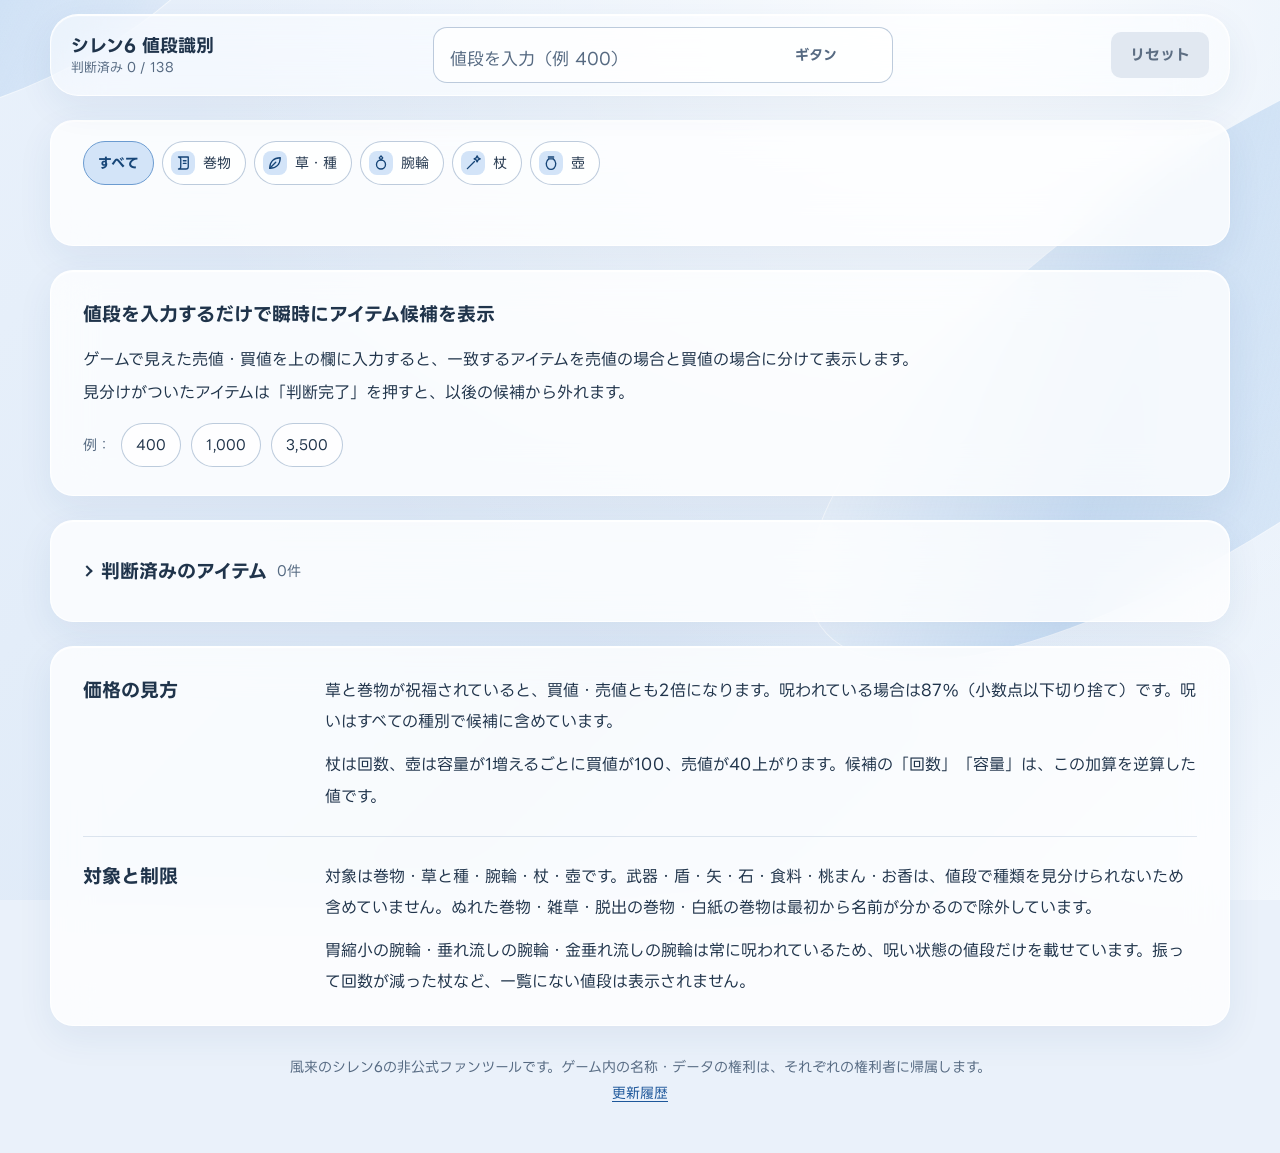
==== public/index.html @ 20dc39ac "GTMタグを追加（トップと更新履歴ページ） Co-Authored-By: Claude Sonnet 5.5 <noreply@anthropic.com> Claude-Session: http" ====
<!doctype html>
<html lang="ja">
<head>
<meta charset="utf-8">
<meta name="viewport" content="width=device-width, initial-scale=1, viewport-fit=cover">
<!-- Google Tag Manager -->
<script>(function(w,d,s,l,i){w[l]=w[l]||[];w[l].push({'gtm.start':
new Date().getTime(),event:'gtm.js'});var f=d.getElementsByTagName(s)[0],
j=d.createElement(s),dl=l!='dataLayer'?'&l='+l:'';j.async=true;j.src=
'https://www.googletagmanager.com/gtm.js?id='+i+dl;f.parentNode.insertBefore(j,f);
})(window,document,'script','dataLayer','GTM-TSHW3W5Q');</script>
<!-- End Google Tag Manager -->
<title>シレン6 値段識別｜売値・買値から未識別アイテムを判別</title>
<meta name="description" content="風来のシレン6の値段識別ツール。店で見た売値・買値を入力するだけで、巻物・草・種・腕輪・杖・壺の候補を一覧表示。判断が済んだアイテムは候補から外せます。">
<meta name="robots" content="index, follow, max-image-preview:large">
<link rel="canonical" href="https://shiren6.amanohashi.date/">
<meta name="color-scheme" content="light dark">
<meta name="theme-color" content="#eaf1fa" media="(prefers-color-scheme: light)">
<meta name="theme-color" content="#0d1622" media="(prefers-color-scheme: dark)">
<link rel="icon" href="/favicon.svg" type="image/svg+xml">
<link rel="apple-touch-icon" href="/apple-touch-icon.png">
<meta property="og:type" content="website">
<meta property="og:site_name" content="シレン6 値段識別">
<meta property="og:locale" content="ja_JP">
<meta property="og:url" content="https://shiren6.amanohashi.date/">
<meta property="og:title" content="シレン6 値段識別｜売値・買値から未識別アイテムを判別">
<meta property="og:description" content="風来のシレン6の値段識別ツール。店で見た売値・買値を入力するだけで、巻物・草・種・腕輪・杖・壺の候補を一覧表示。判断が済んだアイテムは候補から外せます。">
<meta property="og:image" content="https://shiren6.amanohashi.date/og-image.png">
<meta property="og:image:type" content="image/png">
<meta property="og:image:width" content="1200">
<meta property="og:image:height" content="630">
<meta property="og:image:alt" content="シレン6 値段識別のイメージ。値段を入力すると、売値・買値それぞれの候補アイテムが並ぶ。">
<meta name="twitter:card" content="summary_large_image">
<meta name="twitter:site" content="@manji6">
<meta name="twitter:creator" content="@manji6">
<meta name="twitter:title" content="シレン6 値段識別｜売値・買値から未識別アイテムを判別">
<meta name="twitter:description" content="風来のシレン6の値段識別ツール。店で見た売値・買値を入力するだけで、巻物・草・種・腕輪・杖・壺の候補を一覧表示。判断が済んだアイテムは候補から外せます。">
<meta name="twitter:image" content="https://shiren6.amanohashi.date/og-image.png">
<meta name="twitter:image:alt" content="シレン6 値段識別のイメージ。値段を入力すると、売値・買値それぞれの候補アイテムが並ぶ。">
<script type="application/ld+json">{"@context":"https://schema.org","@type":"WebApplication","name":"シレン6 値段識別","url":"https://shiren6.amanohashi.date/","description":"風来のシレン6の値段識別ツール。店で見た売値・買値を入力するだけで、巻物・草・種・腕輪・杖・壺の候補を一覧表示。判断が済んだアイテムは候補から外せます。","applicationCategory":"GameApplication","operatingSystem":"Any","inLanguage":"ja","offers":{"@type":"Offer","price":"0","priceCurrency":"JPY"}}</script>
<style>
/* Layout: 値段入力欄を上部に固定し、その下に「売値が一致」「買値が一致」の候補を並べる。配色はRose Glassの構造を青系に置き換え。 */
@font-face { font-family: "RoseGlassSeedJP"; src: url([data-uri]) format("woff2"); font-weight: 400; font-style: normal; font-display: swap; }
@font-face { font-family: "RoseGlassSeedJP"; src: url([data-uri]) format("woff2"); font-weight: 700; font-style: normal; font-display: swap; }

:root {
  --rg-bg: #eaf1fa;
  --rg-text: #20344b;
  --rg-muted: #566a82;
  --rg-accent: #2a6cb8;
  --rg-accent-text: #1d579a;
  --rg-on-accent: #ffffff;
  --rg-border: rgba(38, 84, 140, .14);
  --rg-control-border: rgba(38, 84, 140, .30);
  --rg-glass: rgba(255, 255, 255, .52);
  --rg-readable: rgba(255, 255, 255, .78);
  --rg-edge: rgba(255, 255, 255, .85);
  --rg-solid-surface: #fbfdff;
  --rg-control: rgba(255, 255, 255, .75);
  --rg-danger: #a23e52;
  --rg-chip-on-bg: #d3e4f8;
  --rg-chip-on-border: #6b9bd0;
  --rg-chip-on-text: #174678;
  --rg-hover-border: #5b8fcc;
  --rg-hover-bg: #ffffff;
  --rg-disabled-bg: #e1e8f1;
  --rg-disabled-text: #5d6e83;
  --rg-shadow: 0 12px 36px rgba(30, 70, 125, .07), inset 0 1px 1px #fff;
  --rg-dialog-bg: #f7fbff;
  --rg-backdrop: rgba(18, 32, 51, .5);
  --st-b-text: #6b4300; --st-b-weak: rgba(217, 154, 26, .07); --st-b-wash2: rgba(217, 154, 26, .24); --st-b-line: rgba(217, 154, 26, .38);
  --st-c-text: #4a2a86; --st-c-weak: rgba(138, 91, 214, .06); --st-c-wash2: rgba(138, 91, 214, .22); --st-c-line: rgba(138, 91, 214, .34);
  --amb-bg: linear-gradient(135deg, #e9f1fb, #dde9f7 60%, #f2f7fd);
  --amb-glow: radial-gradient(ellipse at 75% 0%, #fbfdff, transparent 58%);
  --amb-orb: linear-gradient(140deg, #ffffffb0, #9cc2ea65 40%, #7fb0e425 75%, #ffffff50);
  --amb-orb-edge: #ffffffb0;
  --rg-radius-surface: 23px;
  --rg-radius-control: 10px;
  --rg-radius-pill: 999px;
  --rg-fast: 150ms;
  --rg-enter: 220ms;
}
@media (prefers-color-scheme: dark) {
  :root:not([data-theme="light"]) {
    --rg-bg: #0d1622; --rg-text: #e3ecf7; --rg-muted: #9fb2c8; --rg-accent: #4c93e0; --rg-accent-text: #86bbf2; --rg-on-accent: #07192d;
    --rg-border: rgba(160, 200, 245, .15); --rg-control-border: rgba(160, 200, 245, .32);
    --rg-glass: rgba(22, 34, 50, .55); --rg-readable: rgba(22, 34, 50, .78); --rg-edge: rgba(160, 200, 245, .18); --rg-solid-surface: #131f2f;
    --rg-control: rgba(255, 255, 255, .06); --rg-danger: #f08a9b;
    --rg-chip-on-bg: #1d3a5e; --rg-chip-on-border: #4d7fb8; --rg-chip-on-text: #cfe3fa; --rg-hover-border: #6aa0dc; --rg-hover-bg: rgba(255, 255, 255, .1);
    --rg-disabled-bg: #1c2a3b; --rg-disabled-text: #7f93aa;
    --rg-shadow: 0 12px 36px rgba(0, 0, 0, .35), inset 0 1px 1px rgba(255, 255, 255, .06);
    --rg-dialog-bg: #16243a; --rg-backdrop: rgba(0, 0, 0, .6);
    --st-b-text: #f4d68a; --st-b-weak: rgba(232, 182, 74, .08); --st-b-wash2: rgba(232, 182, 74, .26); --st-b-line: rgba(232, 182, 74, .38);
    --st-c-text: #d9c4f5; --st-c-weak: rgba(169, 139, 230, .10); --st-c-wash2: rgba(169, 139, 230, .28); --st-c-line: rgba(169, 139, 230, .40);
    --amb-bg: linear-gradient(135deg, #0b1420, #0f1d30 60%, #0c1622);
    --amb-glow: radial-gradient(ellipse at 75% 0%, #162840, transparent 58%);
    --amb-orb: linear-gradient(140deg, #6aa4e418, #3b7ac330 40%, #2a5c9a18 75%, #ffffff08);
    --amb-orb-edge: rgba(160, 200, 245, .12);
    color-scheme: dark;
  }
}
:root[data-theme="dark"] {
  --rg-bg: #0d1622; --rg-text: #e3ecf7; --rg-muted: #9fb2c8; --rg-accent: #4c93e0; --rg-accent-text: #86bbf2; --rg-on-accent: #07192d;
  --rg-border: rgba(160, 200, 245, .15); --rg-control-border: rgba(160, 200, 245, .32);
  --rg-glass: rgba(22, 34, 50, .55); --rg-readable: rgba(22, 34, 50, .78); --rg-edge: rgba(160, 200, 245, .18); --rg-solid-surface: #131f2f;
  --rg-control: rgba(255, 255, 255, .06); --rg-danger: #f08a9b;
  --rg-chip-on-bg: #1d3a5e; --rg-chip-on-border: #4d7fb8; --rg-chip-on-text: #cfe3fa; --rg-hover-border: #6aa0dc; --rg-hover-bg: rgba(255, 255, 255, .1);
  --rg-disabled-bg: #1c2a3b; --rg-disabled-text: #7f93aa;
  --rg-shadow: 0 12px 36px rgba(0, 0, 0, .35), inset 0 1px 1px rgba(255, 255, 255, .06);
  --rg-dialog-bg: #16243a; --rg-backdrop: rgba(0, 0, 0, .6);
  --st-b-text: #f4d68a; --st-b-weak: rgba(232, 182, 74, .08); --st-b-wash2: rgba(232, 182, 74, .26); --st-b-line: rgba(232, 182, 74, .38);
  --st-c-text: #d9c4f5; --st-c-weak: rgba(169, 139, 230, .10); --st-c-wash2: rgba(169, 139, 230, .28); --st-c-line: rgba(169, 139, 230, .40);
  --amb-bg: linear-gradient(135deg, #0b1420, #0f1d30 60%, #0c1622);
  --amb-glow: radial-gradient(ellipse at 75% 0%, #162840, transparent 58%);
  --amb-orb: linear-gradient(140deg, #6aa4e418, #3b7ac330 40%, #2a5c9a18 75%, #ffffff08);
  --amb-orb-edge: rgba(160, 200, 245, .12);
  color-scheme: dark;
}

body { background: var(--rg-bg); color: var(--rg-text); margin: 0; }
body::before { content: ""; position: fixed; inset: 0 0 auto; height: env(safe-area-inset-top, 0px); z-index: 20; background: var(--rg-bg); }

.rg-theme {
  min-height: 100dvh;
  padding-left: max(16px, env(safe-area-inset-left, 0px));
  padding-right: max(16px, env(safe-area-inset-right, 0px));
  padding-block: 10px 0;
  color: var(--rg-text);
  font-family: "RoseGlassSeedJP", "Hiragino Sans", "Noto Sans JP", sans-serif;
  font-synthesis: none;
  font-size: 16px;
  line-height: 1.8;
  isolation: isolate;
}
.rg-theme *, .rg-theme *::before, .rg-theme *::after { box-sizing: border-box; }
.rg-theme :where(h1, h2, h3, p, ul) { margin: 0; padding: 0; }
.rg-theme ul { list-style: none; }

.rg-page { width: min(1180px, 100%); margin-inline: auto; padding-block: 24px 48px; }
.rg-stack { display: grid; gap: var(--space-6, 24px); }
.rg-surface, .rg-nav { background: var(--rg-solid-surface); border: 1px solid var(--rg-edge); box-shadow: var(--rg-shadow); }
.rg-surface { border-radius: var(--rg-radius-surface); padding: 28px 32px; min-width: 0; }
.rg-nav { position: sticky; top: calc(env(safe-area-inset-top, 0px) + 10px); z-index: 10; width: min(1180px, 100%); margin: 0 auto; padding: 12px 20px; border-radius: 28px; display: grid; grid-template-columns: auto minmax(0, 1fr) auto; align-items: center; gap: 20px; }
.rg-brand { font-size: 18px; line-height: 1.4; font-weight: 700; }
.rg-heading { font-size: 19px; line-height: 1.6; font-weight: 700; text-wrap: balance; }
.rg-muted { color: var(--rg-muted); font-size: 14px; }
.rg-link { color: var(--rg-accent-text); text-decoration: underline; text-underline-offset: 3px; overflow-wrap: anywhere; }
.linkbtn { appearance: none; background: none; border: 0; padding: 0; margin: 0; font: inherit; color: var(--rg-accent-text); text-decoration: underline; text-underline-offset: 3px; cursor: pointer; }
.linkbtn:focus-visible, .rg-link:focus-visible { outline: 2px solid var(--rg-accent); outline-offset: 3px; border-radius: 4px; }

.rg-button { display: inline-flex; align-items: center; justify-content: center; gap: 8px; min-height: 46px; padding: 10px 18px; border: 1px solid var(--rg-control-border); border-radius: var(--rg-radius-control); background: var(--rg-control); color: var(--rg-text); font: inherit; font-size: 15px; line-height: 1.5; font-weight: 700; cursor: pointer; transition: background-color var(--rg-fast) ease, border-color var(--rg-fast) ease, transform var(--rg-fast) ease; }
.rg-button--primary { background: var(--rg-accent); color: var(--rg-on-accent); border-color: transparent; border-radius: var(--rg-radius-pill); padding-inline: 24px; box-shadow: inset 0 1px 1px #ffffff70; }
.rg-button--danger { color: var(--rg-danger); }
.rg-button:disabled { cursor: default; background: var(--rg-disabled-bg); color: var(--rg-disabled-text); border-color: transparent; box-shadow: none; }
.rg-button:focus-visible, .rg-chip:focus-visible { outline: 2px solid var(--rg-accent); outline-offset: 3px; }

.rg-input { width: 100%; min-width: 0; min-height: 48px; padding: 10px 12px; border: 1px solid var(--rg-control-border); border-radius: var(--rg-radius-control); background: var(--rg-control); color: var(--rg-text); font: inherit; font-size: 16px; line-height: 1.6; transition: border-color 160ms ease, box-shadow 160ms ease; }
.rg-input:focus-visible { outline: 2px solid var(--rg-accent); outline-offset: 3px; }
.rg-input::placeholder { color: var(--rg-muted); opacity: 1; }
.rg-visually-hidden { position: absolute; width: 1px; height: 1px; padding: 0; margin: -1px; overflow: hidden; clip-path: inset(50%); white-space: nowrap; border: 0; }

.rg-chips { display: flex; flex-wrap: wrap; gap: 8px; }
.rg-chip { display: inline-flex; align-items: center; gap: 8px; min-height: 44px; padding: 8px 14px; border: 1px solid var(--rg-control-border); border-radius: var(--rg-radius-pill); font: inherit; font-size: 14px; line-height: 1.4; background: var(--rg-control); color: var(--rg-text); cursor: pointer; transition: background-color var(--rg-fast) ease, border-color var(--rg-fast) ease; }
.rg-chip[aria-pressed="true"] { background: var(--rg-chip-on-bg); border-color: var(--rg-chip-on-border); color: var(--rg-chip-on-text); font-weight: 700; }
.chip-count { font-size: 12.5px; font-variant-numeric: tabular-nums; opacity: .85; }

/* 値段入力 */
.dock-brand { display: grid; gap: 0; min-width: 0; }
.dock-brand .rg-muted { font-size: 13px; line-height: 1.5; font-variant-numeric: tabular-nums; }
.price-wrap { position: relative; width: 100%; max-width: 460px; justify-self: center; }
.price-input { min-height: 56px; padding: 8px 128px 8px 16px; border-radius: 14px; font-size: 28px; line-height: 1.3; font-weight: 700; font-variant-numeric: tabular-nums; letter-spacing: .02em; }
.price-input::placeholder { font-size: 17px; font-weight: 400; letter-spacing: 0; }
.price-unit { position: absolute; right: 56px; top: 50%; transform: translateY(-50%); font-size: 14px; font-weight: 700; color: var(--rg-muted); pointer-events: none; }
.price-clear { position: absolute; right: 6px; top: 50%; transform: translateY(-50%); width: 44px; height: 44px; display: grid; place-items: center; border: 0; border-radius: 50%; background: transparent; color: var(--rg-muted); cursor: pointer; }
.price-clear:focus-visible { outline: 2px solid var(--rg-accent); outline-offset: 0; }
.price-clear svg { width: 20px; height: 20px; }

/* フィルター面 */
.filter-surface { display: grid; gap: 12px; padding-block: 20px; }
.status-line { min-height: 28px; display: flex; flex-wrap: wrap; gap: 4px 16px; align-items: center; }

/* 結果 */
.results-grid { display: grid; grid-template-columns: repeat(2, minmax(0, 1fr)); gap: 24px; align-items: start; }
.res-head { display: flex; flex-wrap: wrap; align-items: baseline; gap: 4px 12px; }
.res-num { font-variant-numeric: tabular-nums; color: var(--rg-accent-text); }
.res-count { font-size: 14px; font-weight: 400; color: var(--rg-muted); }
.res-sec { scroll-margin-top: 150px; }
.cat-ico { flex: none; width: 34px; height: 34px; padding: 6px; border-radius: 10px; background: var(--rg-chip-on-bg); color: var(--rg-chip-on-text); }
.cat-title .cat-ico { width: 30px; height: 30px; padding: 5px; border-radius: 9px; }
.rg-chip .cat-ico { width: 24px; height: 24px; padding: 3px; border-radius: 8px; margin-left: -6px; }
.rg-chip[aria-pressed="true"] .cat-ico { background: var(--rg-solid-surface); color: var(--rg-accent-text); }
.nm { display: inline-flex; align-items: center; gap: 10px; min-width: 0; }
.cat-title { display: flex; align-items: center; gap: 10px; margin-top: 20px; padding-bottom: 4px; font-size: 14px; line-height: 1.6; font-weight: 700; letter-spacing: .06em; color: var(--rg-accent-text); }
.cat-title:first-of-type { margin-top: 12px; }
.rg-list-row { display: grid; grid-template-columns: minmax(0, 1fr) auto; gap: 16px; align-items: center; padding: 14px 0; border-top: 1px solid var(--rg-border); }
.rg-list-row > * { min-width: 0; }
.rg-list-title { display: flex; flex-wrap: wrap; align-items: center; gap: 2px 10px; font-weight: 700; font-size: 17px; line-height: 1.6; overflow-wrap: anywhere; }
.rg-list-copy { margin-top: 2px; font-size: 14px; color: var(--rg-muted); display: grid; gap: 2px; }
.var { display: flex; flex-wrap: wrap; align-items: center; gap: 2px 8px; font-variant-numeric: tabular-nums; }
.faint { font-size: 12.5px; opacity: .9; }
.tag { display: inline-flex; align-items: center; padding: 0 9px; border-radius: 999px; font-size: 12.5px; font-weight: 700; line-height: 1.7; border: 1px solid transparent; white-space: nowrap; }
/* 祝福・呪い: タイルの色替え＋アイコン付きラベル＋ごく薄い行の面。通常の行には何も足さない */
.st-text { display: inline-flex; align-items: center; gap: 5px; font-size: 14px; font-weight: 700; line-height: 1.7; }
.st-text-b { color: var(--st-b-text); }
.st-text-c { color: var(--st-c-text); }
.st-glyph { width: 16px; height: 16px; flex: none; }
.rg-list-row.st-b .cat-ico { background: var(--st-b-wash2); color: var(--st-b-text); box-shadow: 0 0 0 1.5px var(--st-b-line); }
.rg-list-row.st-c .cat-ico { background: var(--st-c-wash2); color: var(--st-c-text); box-shadow: 0 0 0 1.5px var(--st-c-line); }
.rg-list-row.st-b, .rg-list-row.st-c { margin: 3px -10px; padding-inline: 10px; border-top-color: transparent; border-radius: 16px; }
.rg-list-row.st-b { background: var(--st-b-weak); }
.rg-list-row.st-c { background: var(--st-c-weak); }
.rg-list-row.st-b + .rg-list-row, .rg-list-row.st-c + .rg-list-row { border-top-color: transparent; }
.tag-hint { color: var(--rg-accent-text); border-color: var(--rg-control-border); font-weight: 400; }
.judge { min-height: 44px; padding: 8px 14px; font-size: 14px; white-space: nowrap; }
.judge svg { width: 18px; height: 18px; flex: none; }
.hidden-line { margin-top: 14px; padding-top: 12px; border-top: 1px dashed var(--rg-border); display: flex; flex-wrap: wrap; gap: 4px 12px; align-items: center; }
.empty-box { padding: 20px 0 8px; color: var(--rg-muted); }
.empty-box strong { color: var(--rg-text); }

.hero-empty { grid-column: 1 / -1; display: grid; gap: 16px; }
.hero-copy { display: grid; gap: 4px; }
.hero-empty p { max-width: 60em; text-wrap: pretty; }
.example-row { display: flex; flex-wrap: wrap; align-items: center; gap: 8px 10px; }

/* 判断済み */
.judged-box > summary { cursor: pointer; font-weight: 700; font-size: 19px; line-height: 1.6; list-style: none; display: flex; align-items: center; gap: 10px; min-height: 44px; }
.judged-box > summary::-webkit-details-marker { display: none; }
.judged-box > summary::before { content: ""; width: 8px; height: 8px; border-right: 2px solid currentColor; border-bottom: 2px solid currentColor; transform: rotate(-45deg); transition: transform var(--rg-fast) ease; }
.judged-box[open] > summary::before { transform: rotate(45deg); }
.judged-box > summary:focus-visible { outline: 2px solid var(--rg-accent); outline-offset: 3px; border-radius: 8px; }
.judged-body { margin-top: 12px; display: grid; gap: 16px; }
.judged-group { display: grid; gap: 8px; }
.judged-group .cat-title { margin-top: 0; padding-bottom: 0; }

/* 解説 */
.site-foot { padding: 4px 4px 0; text-align: center; }
.rg-document-row { display: grid; grid-template-columns: 210px minmax(0, 1fr); gap: 32px; padding: 24px 0; }
.rg-document-row:first-child { padding-top: 0; }
.rg-document-row:last-child { padding-bottom: 0; }
.rg-document-row + .rg-document-row { border-top: 1px solid var(--rg-border); }
.rg-copy { max-width: 60em; text-wrap: pretty; min-width: 0; font-size: 16px; line-height: 1.95; overflow-wrap: anywhere; }
.rg-copy p + p { margin-top: 12px; }

/* ダイアログ */
.rg-dialog { width: min(520px, calc(100vw - 32px)); max-height: calc(100dvh - 40px); overflow: auto; padding: 28px; color: var(--rg-text); background: var(--rg-dialog-bg); border: 1px solid var(--rg-edge); border-radius: var(--rg-radius-surface); box-shadow: 0 20px 60px rgba(10, 30, 60, .25); font-family: inherit; font-size: 16px; line-height: 1.8; }
.rg-dialog::backdrop { background: var(--rg-backdrop); }
.rg-dialog .rg-heading { margin-bottom: 12px; }
.rg-actions { display: flex; flex-wrap: wrap; justify-content: flex-end; gap: 12px; margin-top: 24px; }

.rg-ambient { position: fixed; inset: 0; z-index: -1; overflow: hidden; pointer-events: none; background: var(--amb-glow), var(--amb-bg); }
.rg-ambient::before, .rg-ambient::after { content: ""; position: absolute; border-radius: 50%; border: 1px solid var(--amb-orb-edge); background: var(--amb-orb); }
.rg-ambient::before { width: 1000px; height: 360px; right: -450px; top: 160px; transform: rotate(-35deg); }
.rg-ambient::after { width: 550px; height: 250px; left: -280px; top: -160px; transform: rotate(-25deg); }

@supports ((backdrop-filter: blur(1px)) or (-webkit-backdrop-filter: blur(1px))) {
  .rg-surface { background: var(--rg-readable); -webkit-backdrop-filter: blur(22px); backdrop-filter: blur(22px); }
  .rg-nav { background: var(--rg-glass); -webkit-backdrop-filter: blur(24px) saturate(1.2); backdrop-filter: blur(24px) saturate(1.2); }
}
@media (prefers-contrast: more) {
  :root { --st-b-line: rgba(154, 98, 0, .85); --st-c-line: rgba(106, 63, 176, .85); }
}
@media (prefers-reduced-transparency: reduce) {
  .rg-theme :is(.rg-surface, .rg-nav) { background: var(--rg-solid-surface); -webkit-backdrop-filter: none; backdrop-filter: none; }
}
@media (hover: hover) and (pointer: fine) {
  .rg-button:hover:not(:disabled), .rg-chip:hover { border-color: var(--rg-hover-border); background: var(--rg-hover-bg); }
  .rg-button--primary:hover:not(:disabled) { filter: brightness(1.08); }
  .rg-button:active:not(:disabled) { transform: translateY(1px); }
  .price-clear:hover { color: var(--rg-text); background: var(--rg-control); }
}
@media (prefers-reduced-motion: no-preference) {
  .rg-enter { animation: rg-enter var(--rg-enter) ease-out; }
  @keyframes rg-enter { from { opacity: 0; transform: translateY(6px); } to { opacity: 1; transform: translateY(0); } }
}
@media (prefers-reduced-motion: reduce) {
  .rg-theme *, .rg-theme *::before, .rg-theme *::after { animation: none !important; transition: none !important; scroll-behavior: auto !important; }
}
@media (min-width: 701px) {
  .rg-theme { padding-left: max(32px, env(safe-area-inset-left, 0px)); padding-right: max(32px, env(safe-area-inset-right, 0px)); padding-top: 14px; }
  .rg-nav { top: calc(env(safe-area-inset-top, 0px) + 14px); }
}
@media (max-width: 900px) {
  .results-grid { grid-template-columns: minmax(0, 1fr); }
  .rg-document-row { grid-template-columns: minmax(0, 1fr); gap: 12px; }
  .res-sec { scroll-margin-top: 170px; }
}
@media (max-width: 700px) {
  .rg-page { padding-block: 20px 32px; }
  .rg-nav { grid-template-columns: minmax(0, 1fr) auto; gap: 8px 12px; padding: 10px 14px; border-radius: 24px; }
  .price-wrap { grid-column: 1 / -1; grid-row: 2; max-width: none; }
  .rg-surface { padding: 22px 18px; }
  .filter-surface { padding-block: 18px; }
  .rg-heading { font-size: 18px; }
}
@media (forced-colors: active) {
  .rg-theme { color: CanvasText; background: Canvas; }
  .rg-ambient { display: none; }
  .rg-theme :is(.rg-surface, .rg-nav, .rg-dialog, .rg-button, .rg-input, .rg-chip) { background: Canvas; color: CanvasText; border: 1px solid ButtonBorder; box-shadow: none; backdrop-filter: none; }
}

[hidden] { display: none !important; }
:root { color-scheme: light; }
</style>
</head>
<body>

<div class="rg-theme" id="app">
  <div class="rg-ambient" aria-hidden="true"></div>

  <header class="rg-nav">
    <div class="dock-brand">
      <h1 class="rg-brand">シレン6 値段識別</h1>
      <span class="rg-muted" id="progress">判断済み 0 / 0</span>
    </div>
    <div class="price-wrap">
      <label class="rg-visually-hidden" for="price">ゲーム内で見えた売値または買値（ギタン）</label>
      <input class="rg-input price-input" id="price" type="text" inputmode="numeric" autocomplete="off" autocapitalize="off" spellcheck="false" enterkeyhint="done" maxlength="9" placeholder="値段を入力（例 400）" aria-describedby="status">
      <span class="price-unit" aria-hidden="true">ギタン</span>
      <button class="price-clear" id="clear" type="button" aria-label="入力した値段を消す" hidden>
        <svg viewBox="0 0 20 20" fill="none" stroke="currentColor" stroke-width="2" stroke-linecap="round" aria-hidden="true"><path d="M5 5l10 10M15 5L5 15"/></svg>
      </button>
    </div>
    <button class="rg-button" id="reset" type="button">リセット</button>
  </header>

  <main class="rg-page rg-stack">
    <section class="rg-surface filter-surface" aria-label="絞り込みと状況">
      <div class="rg-chips" id="chips" role="group" aria-label="アイテムの種別で絞り込む"></div>
      <div class="status-line rg-muted" id="status" role="status" aria-live="polite"></div>
    </section>

    <div class="results-grid" id="results"></div>

    <details class="rg-surface judged-box" id="judged-box">
      <summary>判断済みのアイテム <span class="res-count" id="judged-count"></span></summary>
      <div class="judged-body" id="judged-body"></div>
    </details>

    <section class="rg-surface" aria-label="価格の見方と対象範囲">
      <div class="rg-document-row">
        <h2 class="rg-heading">価格の見方</h2>
        <div class="rg-copy">
          <p>草と巻物が祝福されていると、買値・売値とも2倍になります。呪われている場合は87%（小数点以下切り捨て）です。呪いはすべての種別で候補に含めています。</p>
          <p>杖は回数、壺は容量が1増えるごとに買値が100、売値が40上がります。候補の「回数」「容量」は、この加算を逆算した値です。</p>
        </div>
      </div>
      <div class="rg-document-row">
        <h2 class="rg-heading">対象と制限</h2>
        <div class="rg-copy">
          <p>対象は巻物・草と種・腕輪・杖・壺です。武器・盾・矢・石・食料・桃まん・お香は、値段で種類を見分けられないため含めていません。ぬれた巻物・雑草・脱出の巻物・白紙の巻物は最初から名前が分かるので除外しています。</p>
          <p>胃縮小の腕輪・垂れ流しの腕輪・金垂れ流しの腕輪は常に呪われているため、呪い状態の値段だけを載せています。振って回数が減った杖など、一覧にない値段は表示されません。</p>
        </div>
      </div>
    </section>
    <footer class="site-foot rg-muted">
      <p>風来のシレン6の非公式ファンツールです。ゲーム内の名称・データの権利は、それぞれの権利者に帰属します。</p>
      <p><a class="rg-link" href="/changelog/">更新履歴</a></p>
    </footer>
  </main>

  <dialog class="rg-dialog" id="reset-dialog" aria-labelledby="reset-title">
    <h2 class="rg-heading" id="reset-title">判断完了のマークを消しますか</h2>
    <p id="reset-text"></p>
    <div class="rg-actions">
      <button class="rg-button" type="button" id="reset-cancel" autofocus>キャンセル</button>
      <button class="rg-button rg-button--danger" type="button" id="reset-ok">リセットする</button>
    </div>
  </dialog>
</div>

<script>
(function () {
  var DATA = [{"c":"腕輪","n":"遠投の腕輪","v":[["n",1500,600],["c",1305,522]]},{"c":"巻物","n":"混乱の巻物","v":[["n",300,120],["b",600,240],["c",261,104]]},{"c":"草・種","n":"薬草","v":[["n",40,10],["b",80,20],["c",34,8]]},{"c":"腕輪","n":"ヘタ投げの腕輪","v":[["n",1500,600],["c",1305,522]]},{"c":"巻物","n":"バクスイの巻物","v":[["n",300,120],["b",600,240],["c",261,104]]},{"c":"草・種","n":"毒草","v":[["n",50,20],["b",100,40],["c",43,17]]},{"c":"腕輪","n":"ボヨヨンの腕輪","v":[["n",1500,600],["c",1305,522]]},{"c":"巻物","n":"ゾワゾワの巻物","v":[["n",300,120],["b",600,240],["c",261,104]]},{"c":"草・種","n":"暴走の種","v":[["n",50,20],["b",100,40],["c",43,17]]},{"c":"腕輪","n":"連射の腕輪","v":[["n",1500,600],["c",1305,522]]},{"c":"巻物","n":"真空斬りの巻物","v":[["n",300,120],["b",600,240],["c",261,104]]},{"c":"草・種","n":"混乱草","v":[["n",70,25],["b",140,50],["c",60,21]]},{"c":"腕輪","n":"諸刃の腕輪","v":[["n",1500,600],["c",1305,522]]},{"c":"巻物","n":"識別の巻物","p":1,"v":[["n",300,120],["b",600,240],["c",261,104]]},{"c":"草・種","n":"睡眠草","v":[["n",70,25],["b",140,50],["c",60,21]]},{"c":"腕輪","n":"痛恨の腕輪","v":[["n",1500,600],["c",1305,522]]},{"c":"巻物","n":"銀封印の巻物","p":1,"v":[["n",300,120],["b",600,240],["c",261,104]]},{"c":"草・種","n":"目つぶし草","v":[["n",70,25],["b",140,50],["c",60,21]]},{"c":"腕輪","n":"高飛びの腕輪","v":[["n",1500,600],["c",1305,522]]},{"c":"巻物","n":"生物集合の巻物","v":[["n",300,120],["b",600,240],["c",261,104]]},{"c":"草・種","n":"めぐすり草","v":[["n",70,25],["b",140,50],["c",60,21]]},{"c":"腕輪","n":"爆発の腕輪","v":[["n",1500,600],["c",1305,522]]},{"c":"巻物","n":"道具寄せの巻物","v":[["n",300,120],["b",600,240],["c",261,104]]},{"c":"草・種","n":"すばやさ草","v":[["n",70,25],["b",140,50],["c",60,21]]},{"c":"腕輪","n":"垂れ流しの腕輪","v":[["c",1305,522]]},{"c":"巻物","n":"困った時の巻物","v":[["n",300,120],["b",600,240],["c",261,104]]},{"c":"草・種","n":"パワーアップ草","v":[["n",70,25],["b",140,50],["c",60,21]]},{"c":"腕輪","n":"金垂れ流しの腕輪","v":[["c",1305,522]]},{"c":"巻物","n":"天の恵みの巻物","p":1,"v":[["n",400,160],["b",800,320],["c",348,139]]},{"c":"草・種","n":"弟切草","v":[["n",80,30],["b",160,60],["c",69,26]]},{"c":"腕輪","n":"罠増しの腕輪","v":[["n",1500,600],["c",1305,522]]},{"c":"巻物","n":"地の恵みの巻物","p":1,"v":[["n",400,160],["b",800,320],["c",348,139]]},{"c":"草・種","n":"高飛び草","v":[["n",100,40],["b",200,80],["c",87,34]]},{"c":"腕輪","n":"ちからの腕輪","v":[["n",2000,800],["c",1740,696]]},{"c":"巻物","n":"メッキの巻物","p":1,"v":[["n",400,160],["b",800,320],["c",348,139]]},{"c":"草・種","n":"くねくね草","v":[["n",100,40],["b",200,80],["c",87,34]]},{"c":"腕輪","n":"睡眠よけの腕輪","v":[["n",2500,1000],["c",2175,870]]},{"c":"巻物","n":"印増大の巻物","p":1,"v":[["n",400,160],["b",800,320],["c",348,139]]},{"c":"草・種","n":"いやし草","v":[["n",200,80],["b",400,160],["c",174,69]]},{"c":"腕輪","n":"気配察知の腕輪","v":[["n",2500,1000],["c",2175,870]]},{"c":"巻物","n":"印消しの巻物","p":1,"v":[["n",400,160],["b",800,320],["c",348,139]]},{"c":"草・種","n":"かぐわし草","v":[["n",200,80],["b",400,160],["c",174,69]]},{"c":"腕輪","n":"道具感知の腕輪","v":[["n",2500,1000],["c",2175,870]]},{"c":"巻物","n":"おにぎりの巻物","p":1,"v":[["n",400,160],["b",800,320],["c",348,139]]},{"c":"草・種","n":"胃拡張の種","v":[["n",200,80],["b",400,160],["c",174,69]]},{"c":"腕輪","n":"大砲強化の腕輪","v":[["n",2500,1000],["c",2175,870]]},{"c":"巻物","n":"おはらいの巻物","p":1,"v":[["n",600,240],["b",1200,480],["c",522,208]]},{"c":"草・種","n":"胃縮小の種","v":[["n",200,80],["b",400,160],["c",174,69]]},{"c":"腕輪","n":"呪いよけの腕輪","v":[["n",3000,1200],["c",2610,1044]]},{"c":"巻物","n":"あかりの巻物","v":[["n",600,240],["b",1200,480],["c",522,208]]},{"c":"草・種","n":"ドラゴン草","v":[["n",250,100],["b",500,200],["c",217,87]]},{"c":"腕輪","n":"水グモの腕輪","v":[["n",3000,1200],["c",2610,1044]]},{"c":"巻物","n":"迷子の巻物","v":[["n",600,240],["b",1200,480],["c",522,208]]},{"c":"草・種","n":"復活の草","v":[["n",400,160],["b",800,320],["c",348,139]]},{"c":"腕輪","n":"浮遊の腕輪","v":[["n",3000,1200],["c",2610,1044]]},{"c":"巻物","n":"罠消しの巻物","v":[["n",600,240],["b",1200,480],["c",522,208]]},{"c":"草・種","n":"無敵草","v":[["n",400,160],["b",800,320],["c",348,139]]},{"c":"腕輪","n":"魔物呼びの腕輪","v":[["n",3000,1200],["c",2610,1044]]},{"c":"巻物","n":"銀はがしの巻物","p":1,"v":[["n",1000,400],["b",2000,800],["c",870,348]]},{"c":"草・種","n":"不幸の種","v":[["n",400,160],["b",800,320],["c",348,139]]},{"c":"腕輪","n":"胃拡張の腕輪","v":[["n",3500,1400],["c",3045,1218]]},{"c":"巻物","n":"壺増大の巻物","p":1,"v":[["n",1000,400],["b",2000,800],["c",870,348]]},{"c":"草・種","n":"命の草","v":[["n",500,200],["b",1000,400],["c",435,174]]},{"c":"腕輪","n":"胃縮小の腕輪","v":[["c",3045,1218]]},{"c":"巻物","n":"吸い出しの巻物","p":1,"v":[["n",1000,400],["b",2000,800],["c",870,348]]},{"c":"草・種","n":"毒消し草","v":[["n",600,240],["b",1200,480],["c",522,208]]},{"c":"腕輪","n":"弾きよけの腕輪","v":[["n",3500,1400],["c",3045,1218]]},{"c":"巻物","n":"呪いの巻物","p":1,"v":[["n",1000,400],["b",2000,800],["c",870,348]]},{"c":"草・種","n":"ちからの草","v":[["n",700,280],["b",1400,560],["c",609,243]]},{"c":"腕輪","n":"値切りの腕輪","v":[["n",3500,1400],["c",3045,1218]]},{"c":"巻物","n":"罠の巻物","v":[["n",1000,400],["b",2000,800],["c",870,348]]},{"c":"草・種","n":"しあわせ草","v":[["n",1000,400],["b",2000,800],["c",870,348]]},{"c":"腕輪","n":"しあわせの腕輪","v":[["n",4000,1600],["c",3480,1392]]},{"c":"巻物","n":"水がれの巻物","v":[["n",1000,400],["b",2000,800],["c",870,348]]},{"c":"草・種","n":"天使の種","v":[["n",2000,800],["b",4000,1600],["c",1740,696]]},{"c":"腕輪","n":"混乱よけの腕輪","v":[["n",4000,1600],["c",3480,1392]]},{"c":"巻物","n":"魔物部屋の巻物","v":[["n",1000,400],["b",2000,800],["c",870,348]]},{"c":"草・種","n":"超不幸の種","v":[["n",2000,800],["b",4000,1600],["c",1740,696]]},{"c":"腕輪","n":"回復の腕輪","v":[["n",5000,2000],["c",4350,1740]]},{"c":"巻物","n":"大部屋の巻物","v":[["n",1000,400],["b",2000,800],["c",870,348]]},{"c":"腕輪","n":"錆よけの腕輪","v":[["n",5000,2000],["c",4350,1740]]},{"c":"巻物","n":"バクチの巻物","v":[["n",1000,400],["b",2000,800],["c",870,348]]},{"c":"腕輪","n":"透視の腕輪","v":[["n",5000,2000],["c",4350,1740]]},{"c":"巻物","n":"くちなしの巻物","v":[["n",1000,400],["b",2000,800],["c",870,348]]},{"c":"腕輪","n":"裏道の腕輪","v":[["n",5000,2000],["c",4350,1740]]},{"c":"巻物","n":"拾えずの巻物","v":[["n",1000,400],["b",2000,800],["c",870,348]]},{"c":"腕輪","n":"すれちがいの腕輪","v":[["n",5000,2000],["c",4350,1740]]},{"c":"巻物","n":"敵加速の巻物","v":[["n",1000,400],["b",2000,800],["c",870,348]]},{"c":"腕輪","n":"毒消しの腕輪","v":[["n",6500,2600],["c",5655,2262]]},{"c":"腕輪","n":"壁抜けの腕輪","v":[["n",6500,2600],["c",5655,2262]]},{"c":"巻物","n":"聖域の巻物","v":[["n",1000,400],["b",2000,800],["c",870,348]]},{"c":"腕輪","n":"忍び足の腕輪","v":[["n",6500,2600],["c",5655,2262]]},{"c":"腕輪","n":"罠師の腕輪","v":[["n",7500,3000],["c",6525,2610]]},{"c":"巻物","n":"全滅の巻物","v":[["n",3000,1200],["b",6000,2400],["c",2610,1044]]},{"c":"腕輪","n":"鑑定師の腕輪","v":[["n",7500,3000],["c",6525,2610]]},{"c":"巻物","n":"ねだやしの巻物","v":[["n",10000,4000],["b",20000,8000],["c",8700,3480]]},{"c":"腕輪","n":"百発百中の腕輪","v":[["n",15000,6000],["c",13050,5220]]},{"c":"杖","n":"ただの杖","v":[["n",500,200,5,1],["c",435,174,5,1],["n",600,240,6,1],["c",522,208,6,1],["n",700,280,7,1],["c",609,243,7,1],["n",800,320,8,0],["c",696,278,8,0],["n",900,360,9,0],["c",783,313,9,0],["n",1000,400,10,0],["c",870,348,10,0],["n",1100,440,11,0],["c",957,382,11,0],["n",1200,480,12,0],["c",1044,417,12,0]]},{"c":"杖","n":"吹き飛ばしの杖","v":[["n",500,200,5,1],["c",435,174,5,1],["n",600,240,6,1],["c",522,208,6,1],["n",700,280,7,1],["c",609,243,7,1],["n",800,320,8,0],["c",696,278,8,0],["n",900,360,9,0],["c",783,313,9,0],["n",1000,400,10,0],["c",870,348,10,0],["n",1100,440,11,0],["c",957,382,11,0],["n",1200,480,12,0],["c",1044,417,12,0]]},{"c":"杖","n":"場所がえの杖","v":[["n",500,200,5,1],["c",435,174,5,1],["n",600,240,6,1],["c",522,208,6,1],["n",700,280,7,1],["c",609,243,7,1],["n",800,320,8,0],["c",696,278,8,0],["n",900,360,9,0],["c",783,313,9,0],["n",1000,400,10,0],["c",870,348,10,0],["n",1100,440,11,0],["c",957,382,11,0],["n",1200,480,12,0],["c",1044,417,12,0]]},{"c":"杖","n":"飛びつきの杖","v":[["n",500,200,5,1],["c",435,174,5,1],["n",600,240,6,1],["c",522,208,6,1],["n",700,280,7,1],["c",609,243,7,1],["n",800,320,8,0],["c",696,278,8,0],["n",900,360,9,0],["c",783,313,9,0],["n",1000,400,10,0],["c",870,348,10,0],["n",1100,440,11,0],["c",957,382,11,0],["n",1200,480,12,0],["c",1044,417,12,0]]},{"c":"杖","n":"転ばぬ先の杖","v":[["n",500,200,5,1],["c",435,174,5,1],["n",600,240,6,1],["c",522,208,6,1],["n",700,280,7,1],["c",609,243,7,1],["n",800,320,8,0],["c",696,278,8,0],["n",900,360,9,0],["c",783,313,9,0],["n",1000,400,10,0],["c",870,348,10,0],["n",1100,440,11,0],["c",957,382,11,0],["n",1200,480,12,0],["c",1044,417,12,0]]},{"c":"杖","n":"かなしばりの杖","v":[["n",500,200,4,1],["c",435,174,4,1],["n",600,240,5,1],["c",522,208,5,1],["n",700,280,6,1],["c",609,243,6,1],["n",800,320,7,0],["c",696,278,7,0],["n",900,360,8,0],["c",783,313,8,0],["n",1000,400,9,0],["c",870,348,9,0],["n",1100,440,10,0],["c",957,382,10,0],["n",1200,480,11,0],["c",1044,417,11,0]]},{"c":"杖","n":"封印の杖","v":[["n",500,200,4,1],["c",435,174,4,1],["n",600,240,5,1],["c",522,208,5,1],["n",700,280,6,1],["c",609,243,6,1],["n",800,320,7,0],["c",696,278,7,0],["n",900,360,8,0],["c",783,313,8,0],["n",1000,400,9,0],["c",870,348,9,0],["n",1100,440,10,0],["c",957,382,10,0],["n",1200,480,11,0],["c",1044,417,11,0]]},{"c":"杖","n":"感電の杖","v":[["n",500,200,4,1],["c",435,174,4,1],["n",600,240,5,1],["c",522,208,5,1],["n",700,280,6,1],["c",609,243,6,1],["n",800,320,7,0],["c",696,278,7,0],["n",900,360,8,0],["c",783,313,8,0],["n",1000,400,9,0],["c",870,348,9,0],["n",1100,440,10,0],["c",957,382,10,0],["n",1200,480,11,0],["c",1044,417,11,0]]},{"c":"杖","n":"トンネルの杖","v":[["n",700,280,4,1],["c",609,243,4,1],["n",800,320,5,1],["c",696,278,5,1],["n",900,360,6,1],["c",783,313,6,1],["n",1000,400,7,0],["c",870,348,7,0],["n",1100,440,8,0],["c",957,382,8,0],["n",1200,480,9,0],["c",1044,417,9,0],["n",1300,520,10,0],["c",1131,452,10,0],["n",1400,560,11,0],["c",1218,487,11,0]]},{"c":"杖","n":"土塊の杖","v":[["n",700,280,4,1],["c",609,243,4,1],["n",800,320,5,1],["c",696,278,5,1],["n",900,360,6,1],["c",783,313,6,1],["n",1000,400,7,0],["c",870,348,7,0],["n",1100,440,8,0],["c",957,382,8,0],["n",1200,480,9,0],["c",1044,417,9,0],["n",1300,520,10,0],["c",1131,452,10,0],["n",1400,560,11,0],["c",1218,487,11,0]]},{"c":"杖","n":"鈍足の杖","v":[["n",700,280,4,1],["c",609,243,4,1],["n",800,320,5,1],["c",696,278,5,1],["n",900,360,6,1],["c",783,313,6,1],["n",1000,400,7,0],["c",870,348,7,0],["n",1100,440,8,0],["c",957,382,8,0],["n",1200,480,9,0],["c",1044,417,9,0],["n",1300,520,10,0],["c",1131,452,10,0],["n",1400,560,11,0],["c",1218,487,11,0]]},{"c":"杖","n":"加速の杖","v":[["n",700,280,4,1],["c",609,243,4,1],["n",800,320,5,1],["c",696,278,5,1],["n",900,360,6,1],["c",783,313,6,1],["n",1000,400,7,0],["c",870,348,7,0],["n",1100,440,8,0],["c",957,382,8,0],["n",1200,480,9,0],["c",1044,417,9,0],["n",1300,520,10,0],["c",1131,452,10,0],["n",1400,560,11,0],["c",1218,487,11,0]]},{"c":"杖","n":"導きの杖","v":[["n",700,280,2,1],["c",609,243,2,1],["n",800,320,3,1],["c",696,278,3,1],["n",900,360,4,1],["c",783,313,4,1],["n",1000,400,5,0],["c",870,348,5,0],["n",1100,440,6,0],["c",957,382,6,0],["n",1200,480,7,0],["c",1044,417,7,0],["n",1300,520,8,0],["c",1131,452,8,0],["n",1400,560,9,0],["c",1218,487,9,0]]},{"c":"杖","n":"痛み分けの杖","v":[["n",1000,400,5,1],["c",870,348,5,1],["n",1100,440,6,1],["c",957,382,6,1],["n",1200,480,7,1],["c",1044,417,7,1],["n",1300,520,8,0],["c",1131,452,8,0],["n",1400,560,9,0],["c",1218,487,9,0],["n",1500,600,10,0],["c",1305,522,10,0],["n",1600,640,11,0],["c",1392,556,11,0],["n",1700,680,12,0],["c",1479,591,12,0]]},{"c":"杖","n":"ガイコツまどうの杖","v":[["n",1000,400,5,1],["c",870,348,5,1],["n",1100,440,6,1],["c",957,382,6,1],["n",1200,480,7,1],["c",1044,417,7,1],["n",1300,520,8,0],["c",1131,452,8,0],["n",1400,560,9,0],["c",1218,487,9,0],["n",1500,600,10,0],["c",1305,522,10,0],["n",1600,640,11,0],["c",1392,556,11,0],["n",1700,680,12,0],["c",1479,591,12,0]]},{"c":"杖","n":"一時しのぎの杖","v":[["n",1000,400,4,1],["c",870,348,4,1],["n",1100,440,5,1],["c",957,382,5,1],["n",1200,480,6,1],["c",1044,417,6,1],["n",1300,520,7,0],["c",1131,452,7,0],["n",1400,560,8,0],["c",1218,487,8,0],["n",1500,600,9,0],["c",1305,522,9,0],["n",1600,640,10,0],["c",1392,556,10,0],["n",1700,680,11,0],["c",1479,591,11,0]]},{"c":"杖","n":"幸せの杖","v":[["n",1000,400,4,1],["c",870,348,4,1],["n",1100,440,5,1],["c",957,382,5,1],["n",1200,480,6,1],["c",1044,417,6,1],["n",1300,520,7,0],["c",1131,452,7,0],["n",1400,560,8,0],["c",1218,487,8,0],["n",1500,600,9,0],["c",1305,522,9,0],["n",1600,640,10,0],["c",1392,556,10,0],["n",1700,680,11,0],["c",1479,591,11,0]]},{"c":"杖","n":"不幸の杖","v":[["n",1000,400,4,1],["c",870,348,4,1],["n",1100,440,5,1],["c",957,382,5,1],["n",1200,480,6,1],["c",1044,417,6,1],["n",1300,520,7,0],["c",1131,452,7,0],["n",1400,560,8,0],["c",1218,487,8,0],["n",1500,600,9,0],["c",1305,522,9,0],["n",1600,640,10,0],["c",1392,556,10,0],["n",1700,680,11,0],["c",1479,591,11,0]]},{"c":"杖","n":"身代わりの杖","v":[["n",2000,800,4,1],["c",1740,696,4,1],["n",2100,840,5,1],["c",1827,730,5,1],["n",2200,880,6,1],["c",1914,765,6,1],["n",2300,920,7,0],["c",2001,800,7,0],["n",2400,960,8,0],["c",2088,835,8,0],["n",2500,1000,9,0],["c",2175,870,9,0],["n",2600,1040,10,0],["c",2262,904,10,0],["n",2700,1080,11,0],["c",2349,939,11,0]]},{"c":"杖","n":"桃まんの杖","v":[["n",2000,800,4,1],["c",1740,696,4,1],["n",2100,840,5,1],["c",1827,730,5,1],["n",2200,880,6,1],["c",1914,765,6,1],["n",2300,920,7,0],["c",2001,800,7,0],["n",2400,960,8,0],["c",2088,835,8,0],["n",2500,1000,9,0],["c",2175,870,9,0],["n",2600,1040,10,0],["c",2262,904,10,0],["n",2700,1080,11,0],["c",2349,939,11,0]]},{"c":"壺","n":"保存の壺","v":[["n",800,320,3,1],["c",696,278,3,1],["n",900,360,4,1],["c",783,313,4,1],["n",1000,400,5,1],["c",870,348,5,1],["n",1100,440,6,0],["c",957,382,6,0]]},{"c":"壺","n":"識別の壺","v":[["n",800,320,3,1],["c",696,278,3,1],["n",900,360,4,1],["c",783,313,4,1],["n",1000,400,5,1],["c",870,348,5,1],["n",1100,440,6,0],["c",957,382,6,0]]},{"c":"壺","n":"変化の壺","v":[["n",800,320,3,1],["c",696,278,3,1],["n",900,360,4,1],["c",783,313,4,1],["n",1000,400,5,1],["c",870,348,5,1],["n",1100,440,6,0],["c",957,382,6,0]]},{"c":"壺","n":"ただの壺","v":[["n",800,320,3,1],["c",696,278,3,1],["n",900,360,4,1],["c",783,313,4,1],["n",1000,400,5,1],["c",870,348,5,1],["n",1100,440,6,0],["c",957,382,6,0]]},{"c":"壺","n":"やりすごしの壺","v":[["n",800,320,3,1],["c",696,278,3,1],["n",900,360,4,1],["c",783,313,4,1],["n",1000,400,5,1],["c",870,348,5,1],["n",1100,440,6,0],["c",957,382,6,0]]},{"c":"壺","n":"換金の壺","v":[["n",1000,400,3,1],["c",870,348,3,1],["n",1100,440,4,1],["c",957,382,4,1],["n",1200,480,5,1],["c",1044,417,5,1],["n",1300,520,6,0],["c",1131,452,6,0]]},{"c":"壺","n":"手封じの壺","v":[["n",1000,400,3,1],["c",870,348,3,1],["n",1100,440,4,1],["c",957,382,4,1],["n",1200,480,5,1],["c",1044,417,5,1],["n",1300,520,6,0],["c",1131,452,6,0]]},{"c":"壺","n":"割れない壺","v":[["n",1000,400,3,1],["c",870,348,3,1],["n",1100,440,4,1],["c",957,382,4,1],["n",1200,480,5,1],["c",1044,417,5,1],["n",1300,520,6,0],["c",1131,452,6,0]]},{"c":"壺","n":"倉庫の壺","v":[["n",1000,400,2,1],["c",870,348,2,1],["n",1100,440,3,1],["c",957,382,3,1],["n",1200,480,4,1],["c",1044,417,4,1],["n",1300,520,5,1],["c",1131,452,5,1],["n",1400,560,6,0],["c",1218,487,6,0]]},{"c":"壺","n":"底抜けの壺","v":[["n",1000,400,2,1],["c",870,348,2,1],["n",1100,440,3,1],["c",957,382,3,1],["n",1200,480,4,1],["c",1044,417,4,1],["n",1300,520,5,0],["c",1131,452,5,0],["n",1400,560,6,0],["c",1218,487,6,0]]},{"c":"壺","n":"おはらいの壺","v":[["n",1600,640,2,1],["c",1392,556,2,1],["n",1700,680,3,1],["c",1479,591,3,1],["n",1800,720,4,1],["c",1566,626,4,1],["n",1900,760,5,0],["c",1653,661,5,0],["n",2000,800,6,0],["c",1740,696,6,0]]},{"c":"壺","n":"呪いの壺","v":[["n",1600,640,2,1],["c",1392,556,2,1],["n",1700,680,3,1],["c",1479,591,3,1],["n",1800,720,4,1],["c",1566,626,4,1],["n",1900,760,5,0],["c",1653,661,5,0],["n",2000,800,6,0],["c",1740,696,6,0]]},{"c":"壺","n":"背中の壺","v":[["n",2000,800,3,1],["c",1740,696,3,1],["n",2100,840,4,1],["c",1827,730,4,1],["n",2200,880,5,1],["c",1914,765,5,1],["n",2300,920,6,0],["c",2001,800,6,0]]},{"c":"壺","n":"トドの壺","v":[["n",2000,800,3,1],["c",1740,696,3,1],["n",2100,840,4,1],["c",1827,730,4,1],["n",2200,880,5,1],["c",1914,765,5,1],["n",2300,920,6,0],["c",2001,800,6,0]]},{"c":"壺","n":"水鉄砲の壺","v":[["n",2000,800,3,1],["c",1740,696,3,1],["n",2100,840,4,1],["c",1827,730,4,1],["n",2200,880,5,1],["c",1914,765,5,1],["n",2300,920,6,0],["c",2001,800,6,0]]},{"c":"壺","n":"魔物の壺","v":[["n",2000,800,3,1],["c",1740,696,3,1],["n",2100,840,4,1],["c",1827,730,4,1],["n",2200,880,5,1],["c",1914,765,5,1],["n",2300,920,6,0],["c",2001,800,6,0]]},{"c":"壺","n":"ビックリの壺","v":[["n",2000,800,3,1],["c",1740,696,3,1],["n",2100,840,4,1],["c",1827,730,4,1],["n",2200,880,5,1],["c",1914,765,5,1],["n",2300,920,6,0],["c",2001,800,6,0]]},{"c":"壺","n":"笑いの壺","v":[["n",2000,800,2,1],["c",1740,696,2,1],["n",2100,840,3,1],["c",1827,730,3,1],["n",2200,880,4,0],["c",1914,765,4,0],["n",2300,920,5,0],["c",2001,800,5,0],["n",2400,960,6,0],["c",2088,835,6,0]]},{"c":"壺","n":"合成の壺","v":[["n",6000,2400,3,1],["c",5220,2088,3,1],["n",6100,2440,4,1],["c",5307,2122,4,1],["n",6200,2480,5,0],["c",5394,2157,5,0],["n",6300,2520,6,0],["c",5481,2192,6,0]]},{"c":"壺","n":"強化の壺","v":[["n",10000,4000,2,1],["c",8700,3480,2,1],["n",10100,4040,3,1],["c",8787,3514,3,1],["n",10200,4080,4,0],["c",8874,3549,4,0],["n",10300,4120,5,0],["c",8961,3584,5,0],["n",10400,4160,6,0],["c",9048,3619,6,0]]},{"c":"壺","n":"弱化の壺","v":[["n",10000,4000,2,1],["c",8700,3480,2,1],["n",10100,4040,3,1],["c",8787,3514,3,1],["n",10200,4080,4,0],["c",8874,3549,4,0],["n",10300,4120,5,0],["c",8961,3584,5,0],["n",10400,4160,6,0],["c",9048,3619,6,0]]}];
  var CATS = ['巻物', '草・種', '腕輪', '杖', '壺'];
  var ST = { n: '通常', b: '祝福', c: '呪い' };
  var STATE_ORDER = { n: 0, b: 1, c: 2 };
  var STATE_MULT = { b: '×2', c: '×0.87' };
  var STATE_GLYPH = {
    b: '<path d="M12 3a5 5 0 0 0-5 5v3.5L5.5 15h13L17 11.5V8a5 5 0 0 0-5-5z"/><path d="M10 18.5a2 2 0 0 0 4 0"/>',
    c: '<path d="M12 3.5c-4 0-7 2.8-7 6.5 0 2.2 1 3.8 2.5 4.8V18h9v-3.2C18 13.8 19 12.2 19 10c0-3.7-3-6.5-7-6.5z"/><circle cx="9.2" cy="10.5" r="1.3"/><circle cx="14.8" cy="10.5" r="1.3"/><path d="M10.5 18v-2M13.5 18v-2"/>'
  };
  var ICONS = {
    '巻物': '<path d="M8 4h11v13a3 3 0 0 1-3 3H6a3 3 0 0 0 3-3V7a3 3 0 0 0-3-3h2z"/><path d="M12.5 9H16M12.5 12.5H16"/>',
    '草・種': '<path d="M5 19c0-8.5 5-14 14-14 0 9-5.5 14-14 14z"/><path d="M5 19l8-8"/>',
    '腕輪': '<circle cx="12" cy="14" r="6"/><path d="M12 2.5l2.3 2.7L12 8 9.7 5.2z"/>',
    '杖': '<path d="M4.5 19.5L14 10"/><path d="M17.5 2.5l1.3 2.7 2.7 1.3-2.7 1.3-1.3 2.7-1.3-2.7-2.7-1.3 2.7-1.3z"/>',
    '壺': '<path d="M8.5 4h7M9 6.5h6"/><path d="M9 6.5C5 9.5 4.5 15 8 19c.9 1 2.4 1.5 4 1.5s3.1-.5 4-1.5c3.5-4 3-9.5-1-12.5"/>'
  };
  function ico(c, cls, inner, sw) { return '<svg class="' + (cls || 'cat-ico') + '" viewBox="0 0 24 24" fill="none" stroke="currentColor" stroke-width="' + (sw || '1.8') + '" stroke-linecap="round" stroke-linejoin="round" aria-hidden="true">' + (inner || ICONS[c] || '') + '</svg>'; }
  var STORE_KEY = 'shiren6-price-judged-v1';
  var EXAMPLES = [400, 1000, 3500];

  var $ = function (id) { return document.getElementById(id); };
  var keyOf = function (it) { return it.c + '|' + it.n; };
  var fmt = function (n) { return n.toLocaleString('ja-JP'); };
  var esc = function (s) { return String(s).replace(/[&<>"']/g, function (c) { return { '&': '&amp;', '<': '&lt;', '>': '&gt;', '"': '&quot;', "'": '&#39;' }[c]; }); };

  var byKey = {};
  DATA.forEach(function (it) { byKey[keyOf(it)] = it; });

  function load() { try { var a = JSON.parse(localStorage.getItem(STORE_KEY) || '[]'); return Array.isArray(a) ? a : []; } catch (e) { return []; } }
  function save() { try { localStorage.setItem(STORE_KEY, JSON.stringify(Array.from(judged))); } catch (e) {} }
  var judged = new Set(load().filter(function (k) { return byKey[k]; }));

  // 価格 → [アイテム, 一致した価格パターン] の索引（s: 売値, b: 買値）
  var index = { s: new Map(), b: new Map() };
  DATA.forEach(function (it, i) {
    it.v.forEach(function (v, j) {
      [['b', v[1]], ['s', v[2]]].forEach(function (p) {
        var m = index[p[0]]; if (!m.has(p[1])) m.set(p[1], []);
        m.get(p[1]).push([i, j]);
      });
    });
  });

  var cat = '';
  var q = null;
  var composing = false;
  var lastJudged = null;

  function matches(kind, price) {
    var hits = index[kind].get(price) || [], map = new Map(), out = [];
    hits.forEach(function (h) {
      var i = h[0];
      if (!map.has(i)) { var e = { it: DATA[i], vs: [] }; map.set(i, e); out.push(e); }
      map.get(i).vs.push(DATA[i].v[h[1]]);
    });
    // 同じ価格では 通常 → 祝福 → 呪い の順。同順位はゲーム内の掲載順
    out.forEach(function (e) {
      e.vs.sort(function (a, b) { return STATE_ORDER[a[0]] - STATE_ORDER[b[0]] || (a[3] || 0) - (b[3] || 0); });
      e.rank = STATE_ORDER[e.vs[0][0]];
      e.pos = DATA.indexOf(e.it);
    });
    out.sort(function (a, b) { return a.rank - b.rank || a.pos - b.pos; });
    return out;
  }

  function variantHTML(v, it, kind) {
    var other = kind === 's' ? '買値 ' + fmt(v[1]) : '売値 ' + fmt(v[2]);
    var extra = '';
    if (v[3] != null) {
      extra = '<span>' + (it.c === '杖' ? '回数 ' : '容量 ') + v[3] + '</span>';
      if (!v[4]) extra += '<span class="faint" title="入手時の最大値を超えています（増量後）">増量後</span>';
    }
    var label = v[0] === 'n' ? '' : '<span class="st-text st-text-' + v[0] + '">' + ico(null, 'st-glyph', STATE_GLYPH[v[0]], '2.2') + ST[v[0]] + ' ' + STATE_MULT[v[0]] + '</span>';
    return '<span class="var">' + label + '<span>' + other + '</span>' + extra + '</span>';
  }

  function rowHTML(e, kind) {
    var key = keyOf(e.it), name = esc(e.it.n);
    var hint = e.it.p ? '<span class="tag tag-hint" title="使うと「どれに使う？」の選択画面が出ます">使うと選択画面</span>' : '';
    return '<li class="rg-list-row st-' + e.vs[0][0] + '"><div><p class="rg-list-title"><span class="nm">' + ico(e.it.c) + '<span>' + name + '</span></span>' + hint + '</p>' +
      '<div class="rg-list-copy">' + e.vs.map(function (v) { return variantHTML(v, e.it, kind); }).join('') + '</div></div>' +
      '<button class="rg-button judge" type="button" data-judge="' + esc(key) + '" aria-label="「' + name + '」を判断完了にする">' +
      '<svg viewBox="0 0 20 20" fill="none" stroke="currentColor" stroke-width="2" stroke-linecap="round" stroke-linejoin="round" aria-hidden="true"><circle cx="10" cy="10" r="8"/><path d="M6.5 10.2l2.5 2.5 4.5-5"/></svg>判断完了</button></li>';
  }

  function sectionHTML(kind, price, id) {
    var label = kind === 's' ? '売値' : '買値';
    var all = matches(kind, price).filter(function (e) { return !cat || e.it.c === cat; });
    var active = all.filter(function (e) { return !judged.has(keyOf(e.it)); });
    var hidden = all.filter(function (e) { return judged.has(keyOf(e.it)); });
    var html = '<section class="rg-surface res-sec rg-enter" id="' + id + '" aria-labelledby="' + id + '-h">' +
      '<h2 class="rg-heading res-head" id="' + id + '-h">' + label + 'が <span class="res-num">' + fmt(price) + '</span> の場合 <span class="res-count">' + active.length + '件</span></h2>';
    if (!active.length) {
      html += '<p class="empty-box">' + (hidden.length ? '判断済みを除くと候補は残っていません。' : label + 'が <strong>' + fmt(price) + '</strong> になる未識別アイテムはありません。') + '</p>';
    } else {
      CATS.forEach(function (c) {
        var rows = active.filter(function (e) { return e.it.c === c; });
        if (!rows.length) return;
        html += '<h3 class="cat-title">' + ico(c) + c + '（' + rows.length + '）</h3><ul>' + rows.map(function (e) { return rowHTML(e, kind); }).join('') + '</ul>';
      });
    }
    if (hidden.length) {
      html += '<p class="hidden-line rg-muted"><span>判断済みのため非表示：</span>' + hidden.map(function (e) {
        return '<span>' + esc(e.it.n) + ' <button class="linkbtn" type="button" data-undo="' + esc(keyOf(e.it)) + '" aria-label="「' + esc(e.it.n) + '」の判断済みを取り消す">戻す</button></span>';
      }).join('') + '</p>';
    }
    return { html: html + '</section>', count: active.length };
  }

  function setStatus(html) { $('status').innerHTML = html; }

  function renderChips() {
    var counts = {}, total = 0;
    if (q != null) {
      ['s', 'b'].forEach(function (k) {
        matches(k, q).forEach(function (e) { if (!judged.has(keyOf(e.it))) { counts[e.it.c] = (counts[e.it.c] || 0) + 1; total++; } });
      });
    }
    var chips = [['', 'すべて']].concat(CATS.map(function (c) { return [c, c]; }));
    $('chips').innerHTML = chips.map(function (c) {
      var n = q == null ? '' : '<span class="chip-count">' + (c[0] ? (counts[c[0]] || 0) : total) + '</span>';
      return '<button class="rg-chip" type="button" data-cat="' + esc(c[0]) + '" aria-pressed="' + (cat === c[0]) + '">' + (c[0] ? ico(c[0]) : '') + c[1] + n + '</button>';
    }).join('');
  }

  function renderJudged() {
    var keys = Array.from(judged).sort(function (a, b) { return DATA.indexOf(byKey[a]) - DATA.indexOf(byKey[b]); });
    $('judged-count').textContent = keys.length + '件';
    var html = '';
    if (!keys.length) {
      html = '<p class="rg-muted">まだありません。候補の「判断完了」を押すと、ここに並び、以後の候補から外れます。</p>';
    } else {
      html = '<p class="rg-muted">押すと判断済みを取り消し、候補に戻します。</p>';
      CATS.forEach(function (c) {
        var group = keys.filter(function (k) { return byKey[k].c === c; });
        if (!group.length) return;
        html += '<div class="judged-group"><h3 class="cat-title">' + ico(c) + c + '（' + group.length + '）</h3><div class="rg-chips">' + group.map(function (k) {
          return '<button class="rg-chip" type="button" data-undo="' + esc(k) + '" aria-label="「' + esc(byKey[k].n) + '」の判断済みを取り消す">' + esc(byKey[k].n) + '</button>';
        }).join('') + '</div></div>';
      });
    }
    $('judged-body').innerHTML = html;
    $('progress').textContent = '判断済み ' + judged.size + ' / ' + DATA.length;
    $('reset').disabled = judged.size === 0;
  }

  function render() {
    renderChips();
    renderJudged();
    var box = $('results');
    $('clear').hidden = $('price').value === '';
    if (q == null) {
      box.innerHTML = '<section class="rg-surface hero-empty rg-enter"><h2 class="rg-heading">値段を入力するだけで瞬時にアイテム候補を表示</h2>' +
        '<div class="hero-copy"><p>ゲームで見えた売値・買値を上の欄に入力すると、一致するアイテムを売値の場合と買値の場合に分けて表示します。</p>' +
        '<p>見分けがついたアイテムは「判断完了」を押すと、以後の候補から外れます。</p></div>' +
        '<div class="example-row"><span class="rg-muted">例：</span>' + EXAMPLES.map(function (n) { return '<button class="rg-chip" type="button" data-example="' + n + '">' + fmt(n) + '</button>'; }).join('') + '</div></section>';
      return;
    }
    var s = sectionHTML('s', q, 'sec-sell'), b = sectionHTML('b', q, 'sec-buy');
    box.innerHTML = s.html + b.html;
    var cur = $('status').getAttribute('data-keep');
    if (!cur) setStatus('<button class="linkbtn" type="button" data-jump="sec-sell">売値の候補 ' + s.count + '件</button><button class="linkbtn" type="button" data-jump="sec-buy">買値の候補 ' + b.count + '件</button>');
  }

  function clearStatusKeep() { $('status').removeAttribute('data-keep'); }

  function normalize(str) {
    return str.replace(/[０-９]/g, function (c) { return String.fromCharCode(c.charCodeAt(0) - 0xFEE0); }).replace(/[^0-9]/g, '');
  }
  function readInput(finalize) {
    var inp = $('price');
    if (finalize) { var n = normalize(inp.value); if (n !== inp.value) inp.value = n; }
    var digits = normalize(inp.value);
    var next = digits === '' ? null : parseInt(digits, 10);
    if (next === 0) next = null;
    if (next !== q) clearStatusKeep();
    q = next;
    if (q == null) setStatus('');
    render();
  }

  function judge(key) {
    var btns = Array.from(document.querySelectorAll('[data-judge]'));
    var at = btns.findIndex(function (b) { return b.getAttribute('data-judge') === key; });
    judged.add(key); save();
    lastJudged = key;
    $('status').setAttribute('data-keep', '1');
    setStatus('<span>「' + esc(byKey[key].n) + '」を判断完了にしました。</span><button class="linkbtn" type="button" data-undo="' + esc(key) + '">元に戻す</button>');
    render();
    var next = Array.from(document.querySelectorAll('[data-judge]'));
    if (next.length) next[Math.min(Math.max(at, 0), next.length - 1)].focus({ preventScroll: true });
    else $('price').focus({ preventScroll: true });
  }
  function undo(key) {
    judged.delete(key); save();
    clearStatusKeep();
    setStatus('<span>「' + esc(byKey[key].n) + '」の判断済みを取り消しました。</span>');
    $('status').setAttribute('data-keep', '1');
    render();
  }

  var priceEl = $('price');
  priceEl.addEventListener('compositionstart', function () { composing = true; });
  priceEl.addEventListener('compositionend', function () { composing = false; readInput(true); });
  priceEl.addEventListener('input', function (e) {
    if (composing || e.isComposing) return;
    readInput(true);
  });
  priceEl.addEventListener('focus', function () { setTimeout(function () { try { priceEl.select(); } catch (e) {} }, 0); });
  priceEl.addEventListener('keydown', function (e) { if (e.key === 'Enter' && !e.isComposing) { e.preventDefault(); priceEl.blur(); } });

  $('clear').addEventListener('click', function () { priceEl.value = ''; readInput(true); priceEl.focus(); });

  document.addEventListener('click', function (e) {
    var t = e.target.closest('[data-judge],[data-undo],[data-cat],[data-example],[data-jump]');
    if (!t) return;
    if (t.hasAttribute('data-judge')) judge(t.getAttribute('data-judge'));
    else if (t.hasAttribute('data-undo')) undo(t.getAttribute('data-undo'));
    else if (t.hasAttribute('data-cat')) { cat = t.getAttribute('data-cat'); clearStatusKeep(); render(); var again = document.querySelector('[data-cat="' + cat + '"]'); if (again) again.focus({ preventScroll: true }); }
    else if (t.hasAttribute('data-example')) { priceEl.value = t.getAttribute('data-example'); readInput(true); priceEl.focus({ preventScroll: true }); }
    else if (t.hasAttribute('data-jump')) { var el = $(t.getAttribute('data-jump')); if (el) el.scrollIntoView({ behavior: 'smooth', block: 'start' }); }
  });

  var dlg = $('reset-dialog');
  $('reset').addEventListener('click', function () {
    $('reset-text').textContent = '判断完了にした ' + judged.size + ' 件のマークをすべて消し、全アイテムを候補に戻します。この操作は元に戻せません。';
    dlg.showModal();
  });
  $('reset-cancel').addEventListener('click', function () { dlg.close(); });
  $('reset-ok').addEventListener('click', function () {
    judged.clear(); save(); lastJudged = null; clearStatusKeep(); setStatus('');
    dlg.close(); render(); $('price').focus({ preventScroll: true });
  });
  dlg.addEventListener('click', function (e) { if (e.target === dlg) dlg.close(); });
  dlg.addEventListener('close', function () { if (document.activeElement === document.body) $('reset').disabled ? $('price').focus() : $('reset').focus(); });

  render();
})();
</script>

</body>
</html>
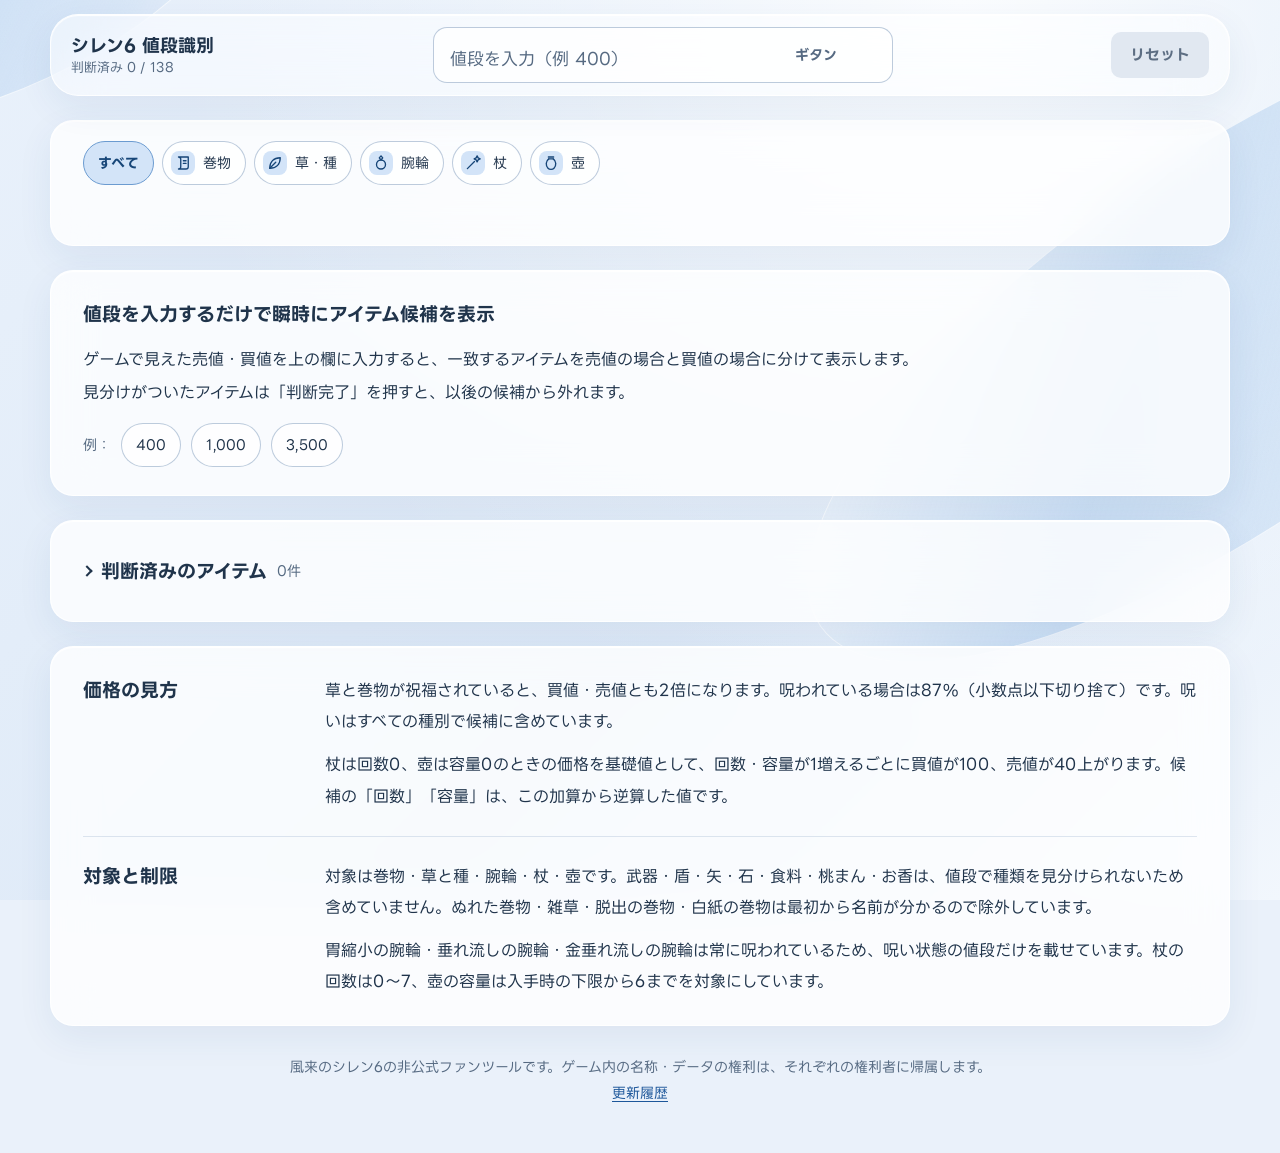
==== commit b21d6885: "壺の容量・杖の回数ごとの価格計算を修正（列番号を回数・容量そのものとして扱う） Co-Authored-By: Claude Sonnet 5.5 <noreply@anthropic.com> Cl" ====
--- a/public/index.html
+++ b/public/index.html
@@ -40,8 +40,8 @@
 <script type="application/ld+json">{"@context":"https://schema.org","@type":"WebApplication","name":"シレン6 値段識別","url":"https://shiren6.amanohashi.date/","description":"風来のシレン6の値段識別ツール。店で見た売値・買値を入力するだけで、巻物・草・種・腕輪・杖・壺の候補を一覧表示。判断が済んだアイテムは候補から外せます。","applicationCategory":"GameApplication","operatingSystem":"Any","inLanguage":"ja","offers":{"@type":"Offer","price":"0","priceCurrency":"JPY"}}</script>
 <style>
 /* Layout: 値段入力欄を上部に固定し、その下に「売値が一致」「買値が一致」の候補を並べる。配色はRose Glassの構造を青系に置き換え。 */
-@font-face { font-family: "RoseGlassSeedJP"; src: url([data-uri]) format("woff2"); font-weight: 400; font-style: normal; font-display: swap; }
-@font-face { font-family: "RoseGlassSeedJP"; src: url([data-uri]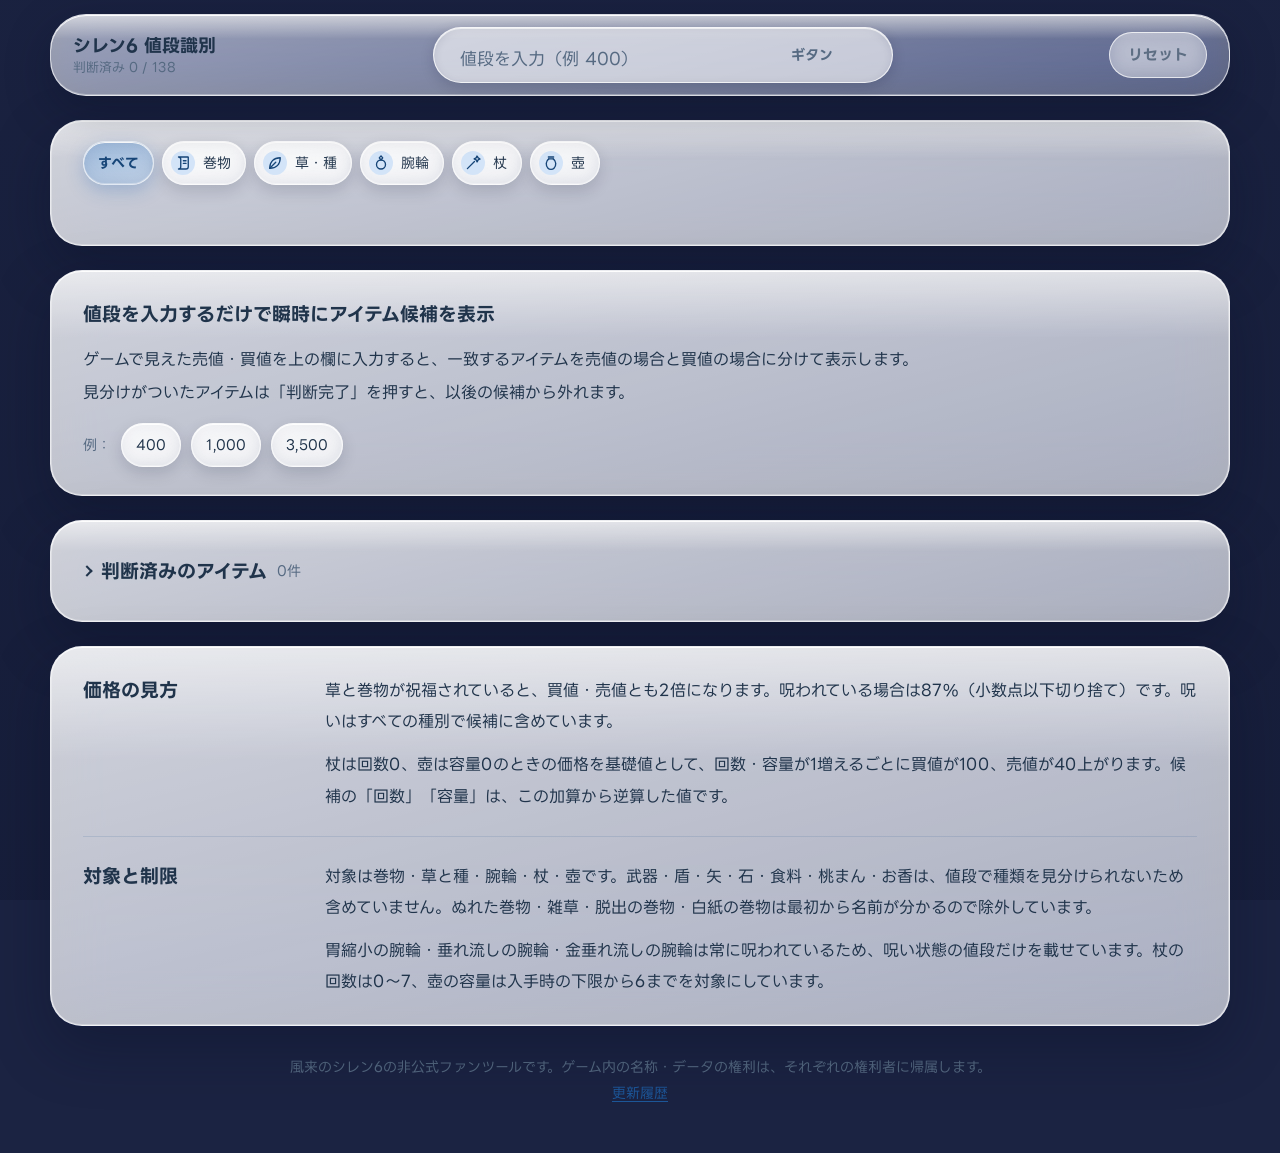
==== commit a2ba5059: "デザインをLiquid Glass風に変更（SFC風ドット絵の背景）。杖・壺の表記を「名前[数]」に。更新履歴に追記 Co-Authored-By: Claude Sonnet 5.5 <norepl" ====
--- a/public/index.html
+++ b/public/index.html
@@ -15,8 +15,10 @@
 <meta name="robots" content="index, follow, max-image-preview:large">
 <link rel="canonical" href="https://shiren6.amanohashi.date/">
 <meta name="color-scheme" content="light dark">
-<meta name="theme-color" content="#eaf1fa" media="(prefers-color-scheme: light)">
-<meta name="theme-color" content="#0d1622" media="(prefers-color-scheme: dark)">
+<meta name="theme-color" content="#4a9a46" media="(prefers-color-scheme: light)">
+<meta name="theme-color" content="#101a3a" media="(prefers-color-scheme: dark)">
+<link rel="preload" as="image" href="/bg/meadow.png" media="(prefers-color-scheme: light)">
+<link rel="preload" as="image" href="/bg/night.png" media="(prefers-color-scheme: dark)">
 <link rel="icon" href="/favicon.svg" type="image/svg+xml">
 <link rel="apple-touch-icon" href="/apple-touch-icon.png">
 <meta property="og:type" content="website">
@@ -40,8 +42,8 @@
 <script type="application/ld+json">{"@context":"https://schema.org","@type":"WebApplication","name":"シレン6 値段識別","url":"https://shiren6.amanohashi.date/","description":"風来のシレン6の値段識別ツール。店で見た売値・買値を入力するだけで、巻物・草・種・腕輪・杖・壺の候補を一覧表示。判断が済んだアイテムは候補から外せます。","applicationCategory":"GameApplication","operatingSystem":"Any","inLanguage":"ja","offers":{"@type":"Offer","price":"0","priceCurrency":"JPY"}}</script>
 <style>
 /* Layout: 値段入力欄を上部に固定し、その下に「売値が一致」「買値が一致」の候補を並べる。配色はRose Glassの構造を青系に置き換え。 */
-@font-face { font-family: "RoseGlassSeedJP"; src: url([data-uri]) format("woff2"); font-weight: 400; font-style: normal; font-display: swap; }
-@font-face { font-family: "RoseGlassSeedJP"; src: url([data-uri]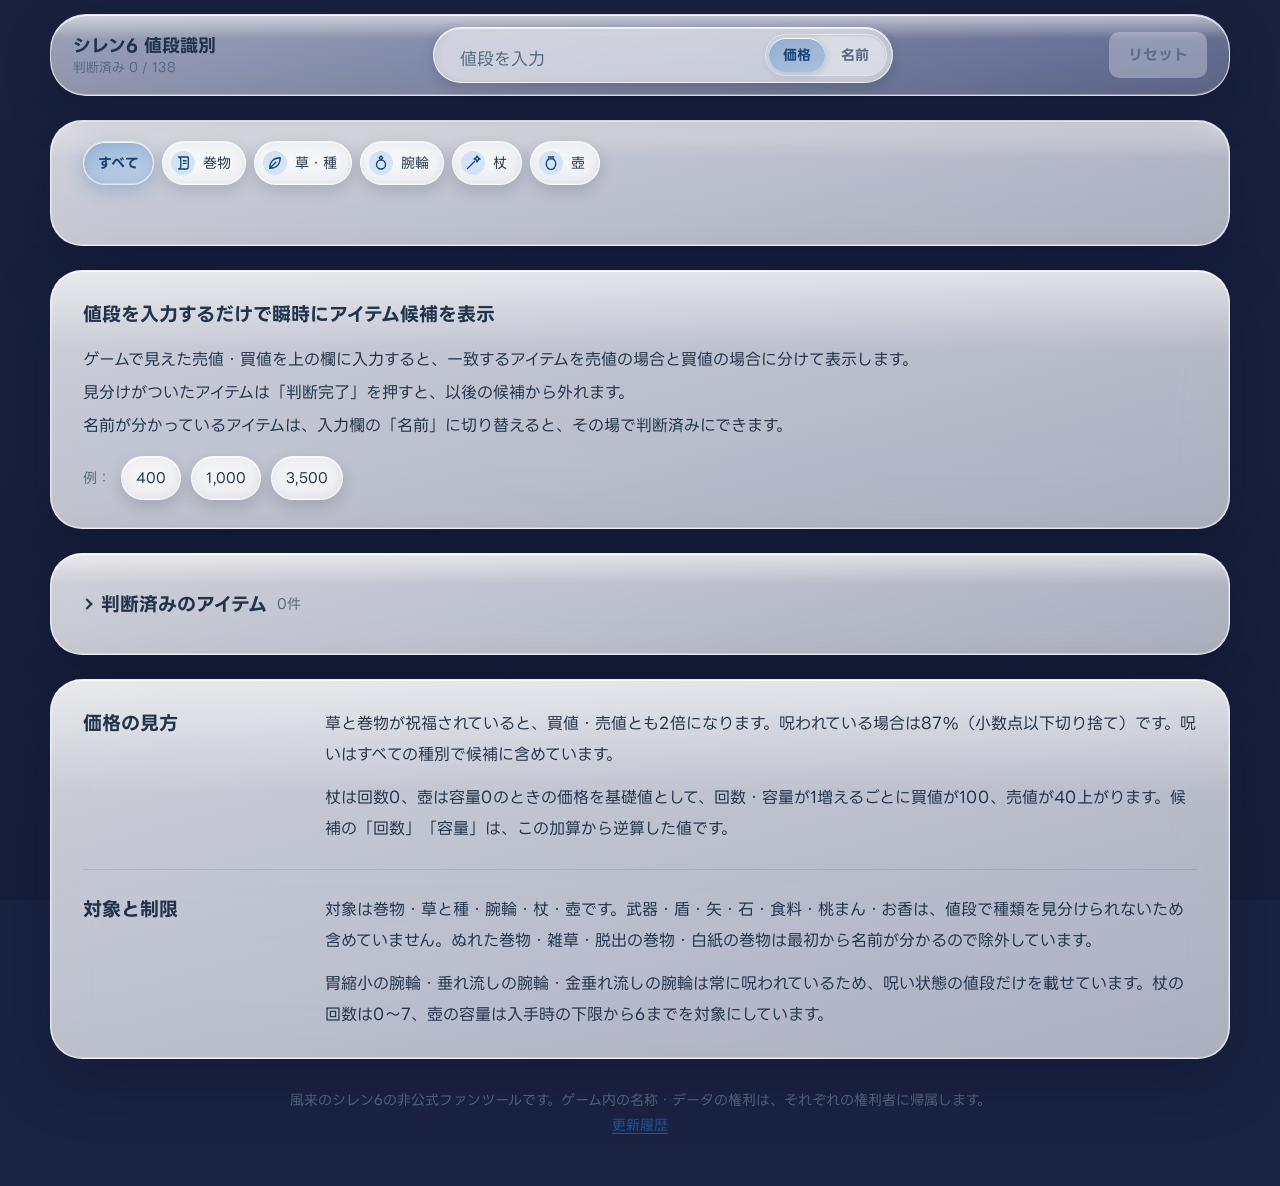
==== commit 3f853b69: "名前から判断済みにする機能を追加（入力欄の「価格｜名前」切り替え）。かな・ローマ字でも探せる。更新履歴に追記 Co-Authored-By: Claude Sonnet 5.5 <noreply@an" ====
--- a/public/index.html
+++ b/public/index.html
@@ -42,8 +42,8 @@
 <script type="application/ld+json">{"@context":"https://schema.org","@type":"WebApplication","name":"シレン6 値段識別","url":"https://shiren6.amanohashi.date/","description":"風来のシレン6の値段識別ツール。店で見た売値・買値を入力するだけで、巻物・草・種・腕輪・杖・壺の候補を一覧表示。判断が済んだアイテムは候補から外せます。","applicationCategory":"GameApplication","operatingSystem":"Any","inLanguage":"ja","offers":{"@type":"Offer","price":"0","priceCurrency":"JPY"}}</script>
 <style>
 /* Layout: 値段入力欄を上部に固定し、その下に「売値が一致」「買値が一致」の候補を並べる。配色はRose Glassの構造を青系に置き換え。 */
-@font-face { font-family: "RoseGlassSeedJP"; src: url([data-uri]) format("woff2"); font-weight: 400; font-style: normal; font-display: swap; }
-@font-face { font-family: "RoseGlassSeedJP"; src: url([data-uri]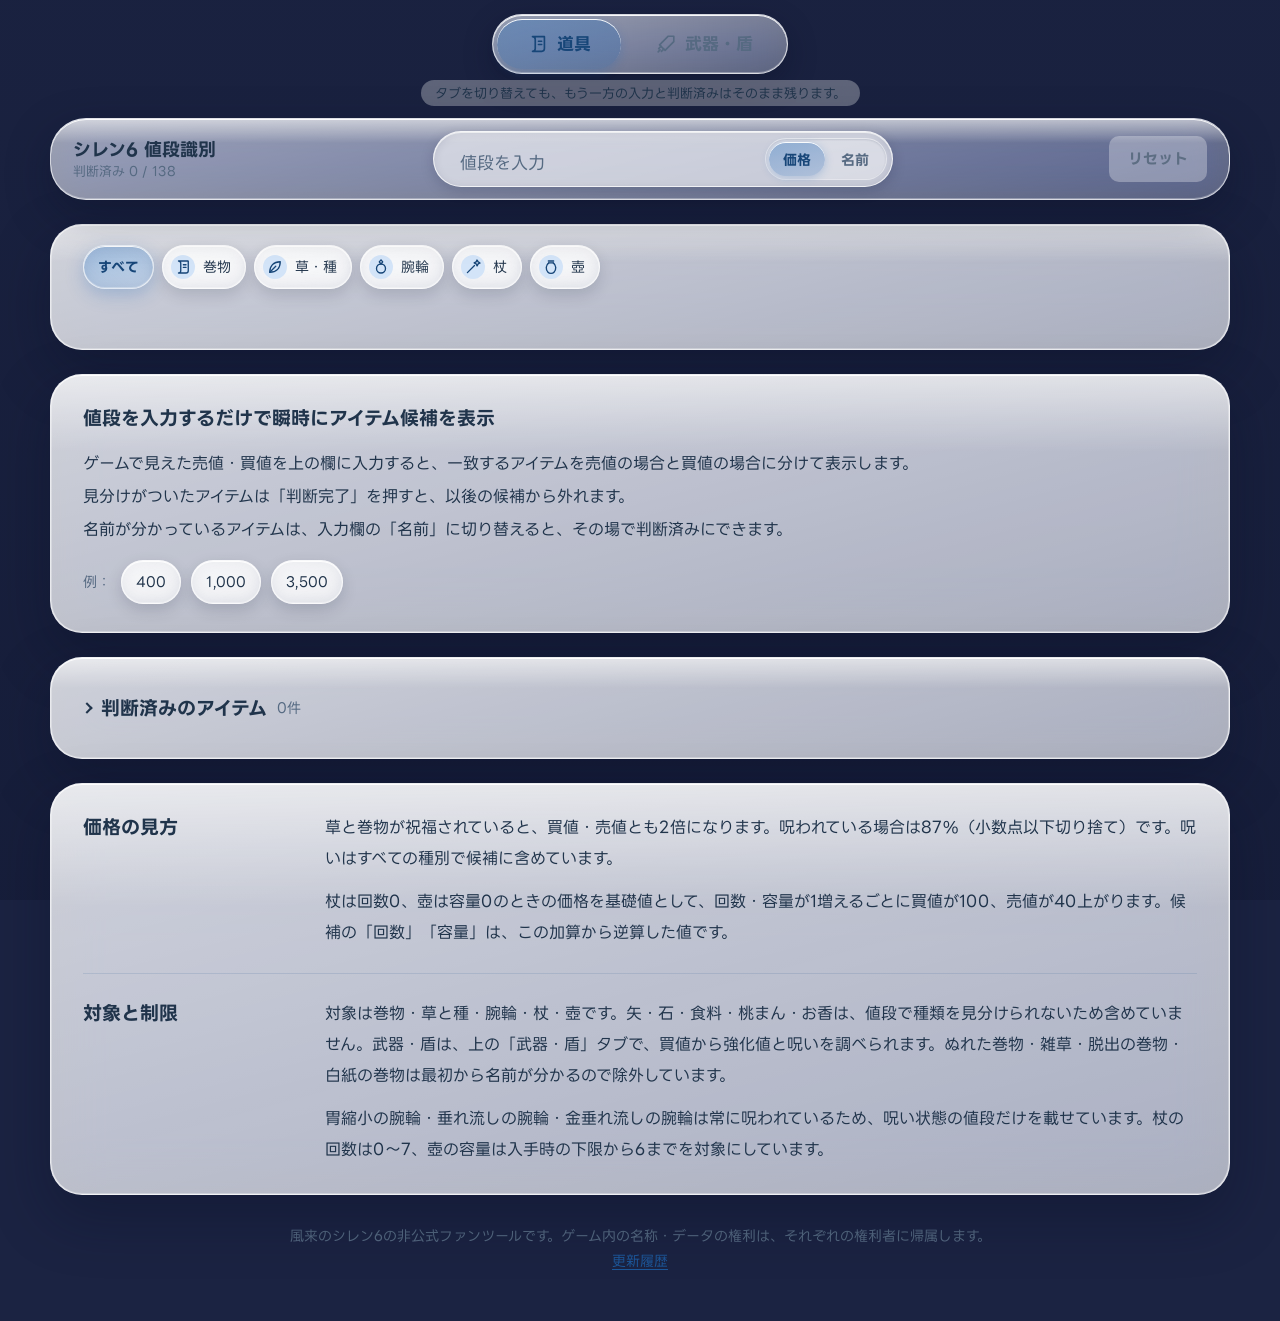
==== commit 79564254: "武器・盾タブを追加（買値から強化値と呪いを逆算。通常／神器、印、かな・ローマ字検索） 上部のタブ「道具｜武器・盾」で切り替え。どちらの入力も保持される。 更新履歴は公開時に追記する。  Co-Auth" ====
--- a/public/index.html
+++ b/public/index.html
@@ -42,8 +42,8 @@
 <script type="application/ld+json">{"@context":"https://schema.org","@type":"WebApplication","name":"シレン6 値段識別","url":"https://shiren6.amanohashi.date/","description":"風来のシレン6の値段識別ツール。店で見た売値・買値を入力するだけで、巻物・草・種・腕輪・杖・壺の候補を一覧表示。判断が済んだアイテムは候補から外せます。","applicationCategory":"GameApplication","operatingSystem":"Any","inLanguage":"ja","offers":{"@type":"Offer","price":"0","priceCurrency":"JPY"}}</script>
 <style>
 /* Layout: 値段入力欄を上部に固定し、その下に「売値が一致」「買値が一致」の候補を並べる。配色はRose Glassの構造を青系に置き換え。 */
-@font-face { font-family: "RoseGlassSeedJP"; src: url([data-uri]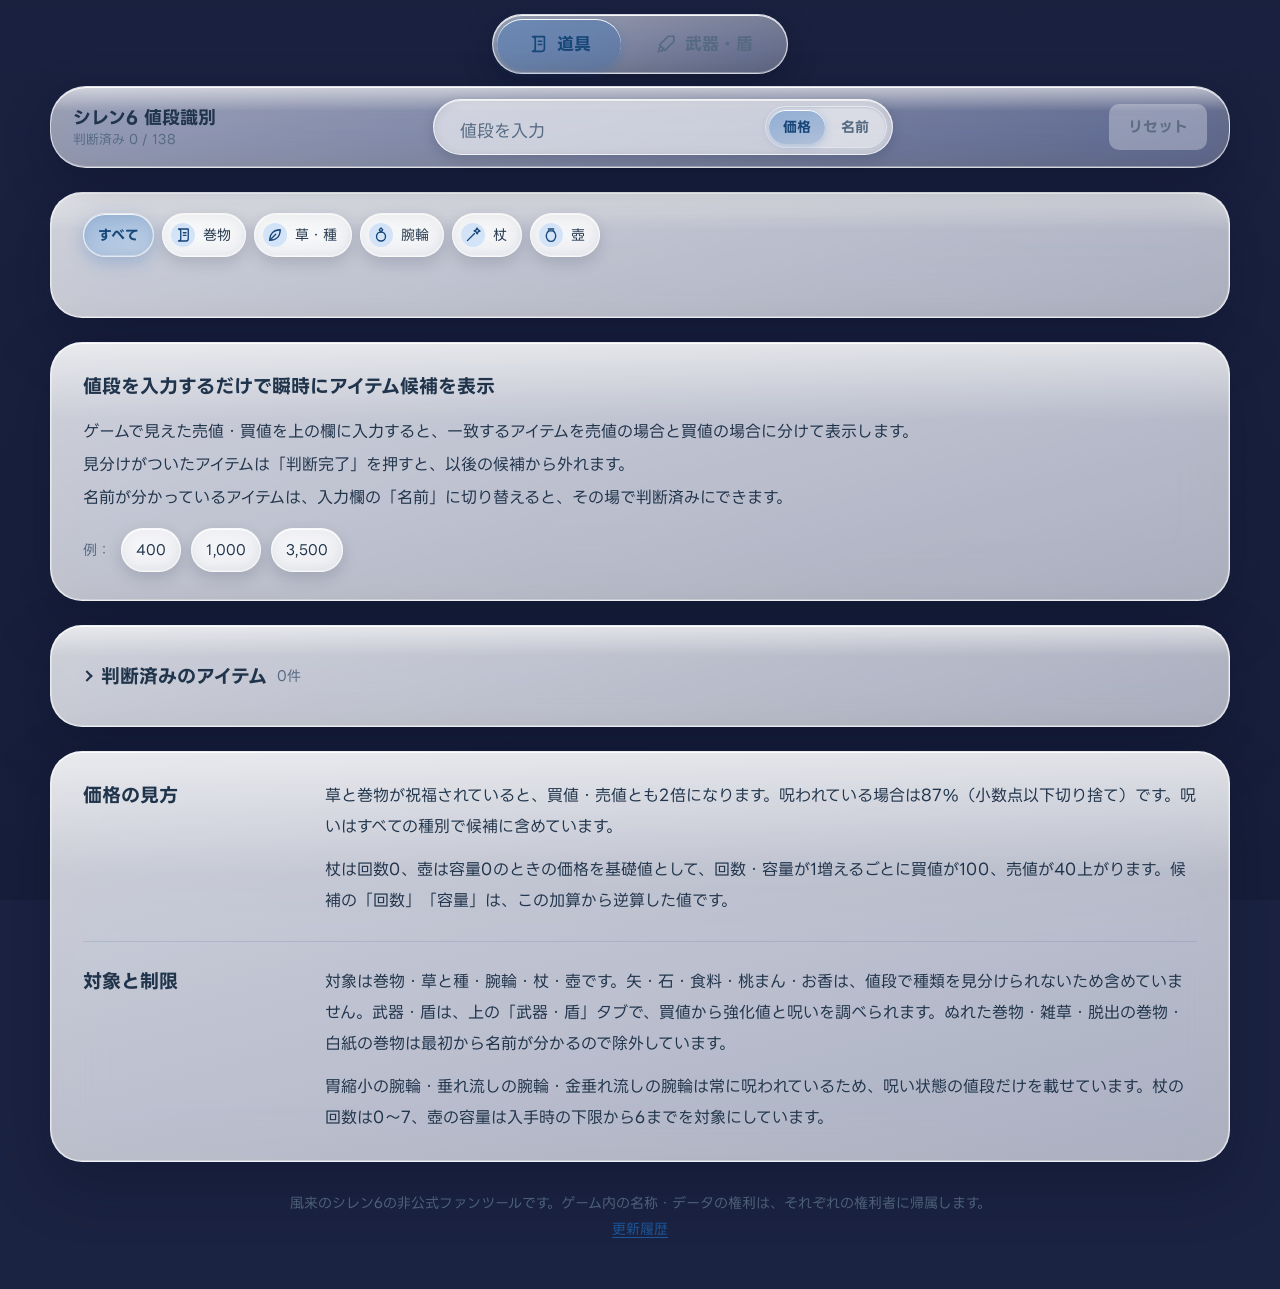
